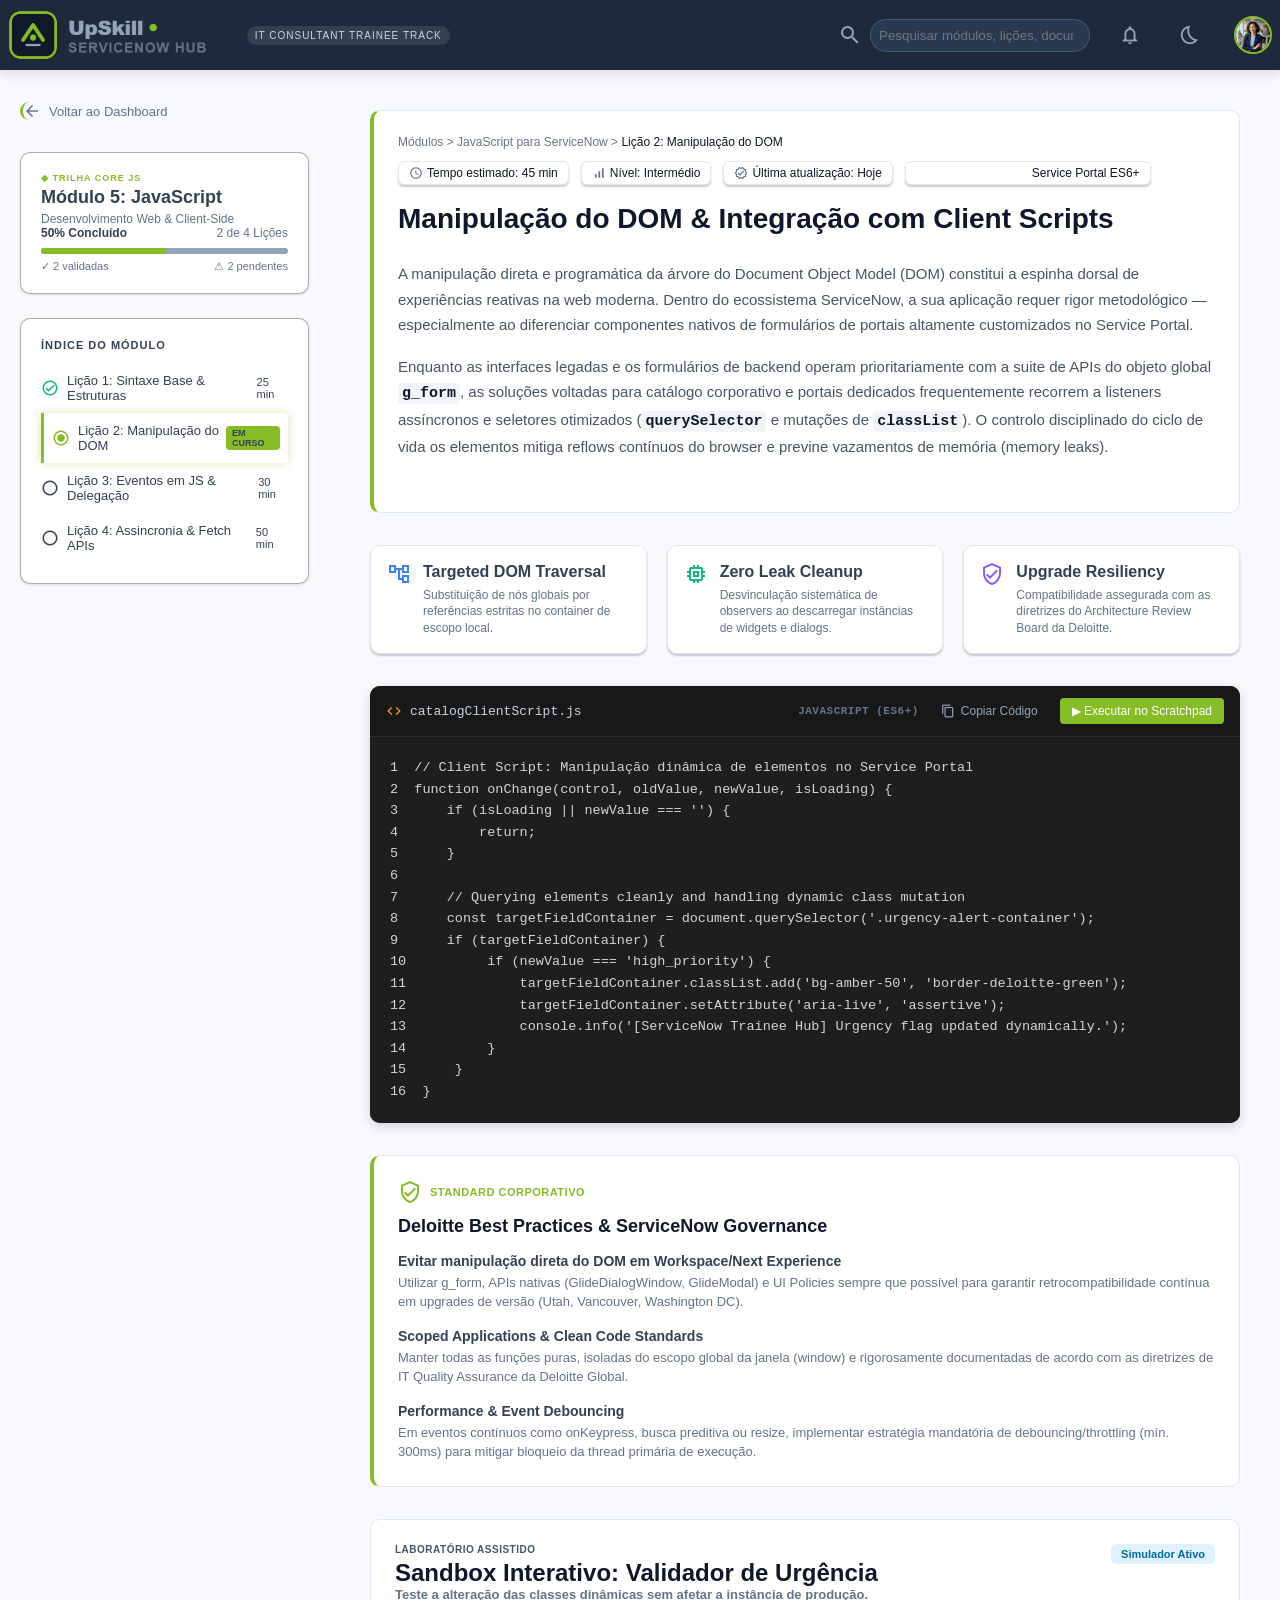
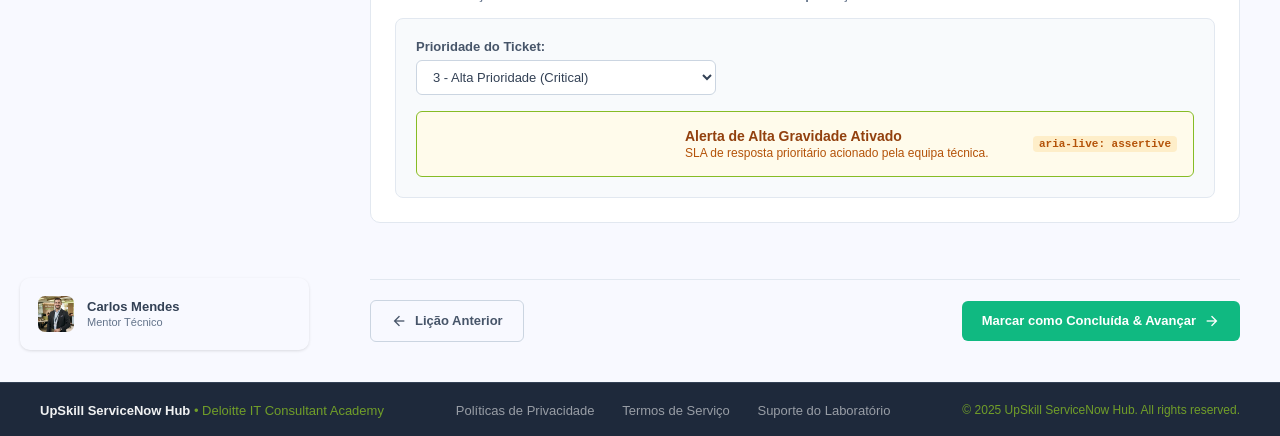
==== js-modulo-licao1.html @ 72238802 "replicação da pagina do Modulo JS lição 2 para ser feita a alteração de conteudos" ====
<!DOCTYPE html>
<html lang="pt">

<head>
    <meta charset="UTF-8">
    <meta name="viewport" content="width=device-width, initial-scale=1.0">
    <title>UpSkill ServiceNow Hub - Módulo JS - Lição 1</title>
    <link rel="stylesheet" href="https://fonts.googleapis.com/icon?family=Material+Icons+Outlined">
    <link rel="stylesheet" href="style.css">
</head>

<body>
    <!-- HEADER GLOBAL -->
    <header class="header-global">
        <!-- HEADER LADO ESQUERDO -->
        <div class="header-esquerda">
            <div class="logo-area">
                <img class="logo-hub" src="assets/Logo-Hub.png" alt="Logo UpSkill ServiceNow Hub">
                <span class="badge-trainee">IT CONSULTANT TRAINEE TRACK</span>

            </div>
        </div>
        <!-- HEADER LADO DIREITO -->
        <div class="header-direita">
            <div class="header-direita-elementos">
                <div class="barra-pesquisa">
                    <i class="material-icons-outlined search">search</i>
                    <input type="text" placeholder="Pesquisar módulos, lições, documentação...">
                </div>
                <button class="icon-notificacao">
                    <i class="material-icons-outlined notifications">
                        notifications
                    </i>
                </button>
                <button class="icon-dark-light-mode" onclick="document.body.classList.toggle('modo-escuro')">
                    <i class="material-icons-outlined">bedtime</i>
                </button>
            </div>

            <div class="perfil-dropdown" tabindex="0">
                <img src="assets/foto.png" alt="Foto de Perfil" class="avatar-header">
                <ul>
                    <li><a href="#"><i class="material-icons-outlined person">person</i> O Meu Perfil</a></li>
                    <li><a href="#"><i class="material-icons-outlined settings">settings</i> Defenições</a></li>
                    <li class="separador"></li>
                    <li><a href="#"><i class="material-icons-outlined door-back">door_back</i> Terminar sessão</a>
                    </li>
                </ul>
            </div>
        </div>
    </header>
    <!-- SIDEBAR DA ESQUERDA (ÍNDICE DO MÓDULO) -->
    <div class="main-layout">
        <aside class="sidebar-lateral">

            <!-- Botão de Retorno ao Dashboard -->
            <a href="index.html" class="btn-voltar-topo">
                <i class="material-icons-outlined">arrow_back</i> Voltar ao Dashboard
            </a>

            <!-- Cabeçalho do Módulo Atual -->
            <div class="widget widget-progresso-interno">
                <span class="trilha-tag">◆ TRILHA CORE JS</span>
                <h2>Módulo 5: JavaScript</h2>
                <p>Desenvolvimento Web & Client-Side</p>


                <!-- Widget 1: Progresso Interno do Módulo -->

                <div class="progresso-linha-topo">
                    <strong>50% Concluído</strong>
                    <span>2 de 4 Lições</span>
                </div>
                <div class="bar-progresso-container">
                    <div class="bar-fill" style="width: 50%;"></div>
                </div>
                <div class="progresso-status-sub">
                    <span>✓ 2 validadas</span>
                    <span>⚠ 2 pendentes</span>
                </div>
            </div>

            <!-- Widget 2: Índice de Lições -->
            <div class="widget widget-filtros">
                <h3>ÍNDICE DO MÓDULO</h3>
                <ul>
                    <!-- Lição Concluída -->
                    <li class="licao-concluida">
                        <span>
                            <i class="material-icons-outlined text-success">check_circle</i>
                            Lição 1: Sintaxe Base & Estruturas
                        </span>
                        <span class="qtd text-muted">25 min</span>
                    </li>

                    <!-- Lição Atual Em Curso -->
                    <li class="active licao-em-curso">
                        <span>
                            <i class="material-icons-outlined text-deloitte">radio_button_checked</i>
                            Lição 2: Manipulação do DOM
                        </span>
                        <span class="qtd badge-em-curso">EM CURSO</span>
                    </li>

                    <!-- Lições Disponíveis Próximas -->
                    <li>
                        <span>
                            <i class="material-icons-outlined">radio_button_unchecked</i>
                            Lição 3: Eventos em JS & Delegação
                        </span>
                        <span class="qtd text-muted">30 min</span>
                    </li>

                    <li>
                        <span>
                            <i class="material-icons-outlined">radio_button_unchecked</i>
                            Lição 4: Assincronia & Fetch APIs
                        </span>
                        <span class="qtd text-muted">50 min</span>
                    </li>
                </ul>
            </div>

            <!-- Widget 3: Mentor Fixo na Base -->
            <div class="widget widget-mentor base-mentor">
                <div class="mentor-row-bloco">
                    <img src="assets/Carlos Mendes.jpg" alt="Carlos Mendes" class="mentor-avatar-img">
                    <div class="mentor-meta-dados">
                        <h4>Carlos Mendes</h4>
                        <p>Mentor Técnico</p>
                    </div>
                </div>
            </div>

        </aside>

        <!-- WORKSPACE DA DIREITA (ÁREA DE CONTEÚDO TÉCNICO) -->
        <main class="workspace-conteudo">
            <div class="caixa-standard-deloitte">
                
                <div class="doc-header">
                   
                    <nav class="breadcrumbs">
                        <a href="index.html" class="bc-link">Módulos</a> &gt; JavaScript para ServiceNow &gt; <span class="bc-atual">Lição 2: Manipulação do
                            DOM</span>
                    </nav>

                    <!-- Selos de Informação (Meta Badges) -->
                    <div class="meta-badges">
                        <span class="m-badge">
                            <i class="material-icons-outlined">schedule</i> Tempo estimado: 45 min
                        </span>
                        <span class="m-badge">
                            <i class="material-icons-outlined">signal_cellular_alt</i> Nível: Intermédio
                        </span>
                        <span class="m-badge">
                            <i class="material-icons-outlined">verified</i> Última atualização: Hoje
                        </span>
                        <span class="m-badge">
                            <i class="material-icons-outlined">terminal</i> Service Portal ES6+
                        </span>
                    </div>

                    <!-- Título Principal da Aula -->
                    <h1>Manipulação do DOM & Integração com Client Scripts</h1>
                </div>

                <!-- INTRODUÇÃO TEÓRICA -->
                <section class="artigo-texto">
                    <p>A manipulação direta e programática da árvore do Document Object Model (DOM) constitui a espinha
                        dorsal de experiências reativas na web moderna. Dentro do ecossistema ServiceNow, a sua
                        aplicação
                        requer rigor metodológico — especialmente ao diferenciar componentes nativos de formulários de
                        portais altamente customizados no Service Portal.</p>
                    <p>Enquanto as interfaces legadas e os formulários de backend operam prioritariamente com a suite de
                        APIs do objeto global <code>g_form</code>, as soluções voltadas para catálogo corporativo e
                        portais
                        dedicados frequentemente recorrem a listeners assíncronos e seletores otimizados
                        (<code>querySelector</code> e mutações de <code>classList</code>). O controlo disciplinado do
                        ciclo
                        de vida os elementos mitiga reflows contínuos do browser e previne vazamentos de memória (memory
                        leaks).</p>
                </section>
            </div>

            <!-- GRELHA DE 3 DESTAQUES RÁPIDOS -->
            <div class="grelha-features">
                <!-- Card 1: DOM Traversal -->
                <div class="feature-card">
                    <i class="material-icons-outlined icon-blue">account_tree</i>
                    <div class="feature-content">
                        <h4>Targeted DOM Traversal</h4>
                        <p>Substituição de nós globais por referências estritas no container de escopo local.</p>
                    </div>
                </div>

                <!-- Card 2: Zero Leak -->
                <div class="feature-card">
                    <i class="material-icons-outlined icon-green">memory</i>
                    <div class="feature-content">
                        <h4>Zero Leak Cleanup</h4>
                        <p>Desvinculação sistemática de observers ao descarregar instâncias de widgets e dialogs.</p>
                    </div>
                </div>

                <!-- Card 3: Resiliency -->
                <div class="feature-card">
                    <i class="material-icons-outlined icon-purple">verified_user</i>
                    <div class="feature-content">
                        <h4>Upgrade Resiliency</h4>
                        <p>Compatibilidade assegurada com as diretrizes do Architecture Review Board da Deloitte.</p>
                    </div>
                </div>
            </div>

            <!-- CONTENTOR DE CÓDIGO PROFISSIONAL (IDE CONTAINER) -->
            <div class="ide-container">
                <div class="ide-header">
                    <div class="ide-ficheiro">
                        <i class="material-icons-outlined">code</i>
                        <span>catalogClientScript.js</span>
                    </div>
                    <div class="ide-accoes">
                        <span class="lang-tag">JAVASCRIPT (ES6+)</span>
                        <button class="btn-ide-copiar">
                            <i class="material-icons-outlined">content_copy</i> Copiar Código
                        </button>
                        <button class="btn-ide-executar">▶ Executar no Scratchpad</button>
                    </div>
                </div>
                <div class="ide-editor">
                    <pre><code>1  // Client Script: Manipulação dinâmica de elementos no Service Portal
2  function onChange(control, oldValue, newValue, isLoading) {
3      if (isLoading || newValue === '') {
4          return;
5      }
6  
7      // Querying elements cleanly and handling dynamic class mutation
8      const targetFieldContainer = document.querySelector('.urgency-alert-container');
9      if (targetFieldContainer) {
10          if (newValue === 'high_priority') {
11              targetFieldContainer.classList.add('bg-amber-50', 'border-deloitte-green');
12              targetFieldContainer.setAttribute('aria-live', 'assertive');
13              console.info('[ServiceNow Trainee Hub] Urgency flag updated dynamically.');
14          }
15      }
16  }</code></pre>
                </div>
            </div>

            <!-- CAIXA STANDARD DELOITTE -->
            <div class="caixa-standard-deloitte">
                <div class="standard-header">
                    <i class="material-icons-outlined">verified_user</i>
                    <span>STANDARD CORPORATIVO</span>
                </div>

                <h3>Deloitte Best Practices & ServiceNow Governance</h3>

                <ul class="standard-lista">
                    <li>
                        <strong>Evitar manipulação direta do DOM em Workspace/Next Experience</strong>
                        <p>Utilizar g_form, APIs nativas (GlideDialogWindow, GlideModal) e UI Policies sempre que
                            possível
                            para garantir retrocompatibilidade contínua em upgrades de versão (Utah, Vancouver,
                            Washington
                            DC).</p>
                    </li>
                    <li>
                        <strong>Scoped Applications & Clean Code Standards</strong>
                        <p>Manter todas as funções puras, isoladas do escopo global da janela (window) e rigorosamente
                            documentadas de acordo com as diretrizes de IT Quality Assurance da Deloitte Global.</p>
                    </li>
                    <li>
                        <strong>Performance & Event Debouncing</strong>
                        <p>Em eventos contínuos como onKeypress, busca preditiva ou resize, implementar estratégia
                            mandatória de debouncing/throttling (mín. 300ms) para mitigar bloqueio da thread primária de
                            execução.</p>
                    </li>
                </ul>
            </div>

            <!-- SANDBOX INTERATIVO (SIMULADOR DE URGÊNCIA) -->
            <div class="sandbox-container">
                <span class="status-simulador-badge">Simulador Ativo</span>
                <span class="sandbox-tag">LABORATÓRIO ASSISTIDO</span>
                <h2>Sandbox Interativo: Validador de Urgência</h2>
                <h3>Teste a alteração das classes dinâmicas sem afetar a instância de produção.</h3>

                <div class="sandbox-workspace">
                    <div class="s-input-group">
                        <label>Prioridade do Ticket:</label>
                        <select class="s-select">
                            <option>1 - Baixa (Normal)</option>
                            <option>2 - Média (Standard)</option>
                            <option selected>3 - Alta Prioridade (Critical)</option>
                        </select>
                    </div>

                    <div class="urgency-alert-container bg-amber-50 border-deloitte-green">
                        <div class="alert-content">
                            <i class="material-icons-outlined text-amber">crisis_alert</i>
                            <div class="alert-texto-bloco">
                                <strong>Alerta de Alta Gravidade Ativado</strong>
                                <p>SLA de resposta prioritário acionado pela equipa técnica.</p>
                            </div>
                        </div>
                        <span class="aria-tag">aria-live: assertive</span>
                    </div>
                </div>
            </div>

            <!-- BARRA DE NAVEGAÇÃO DA AULA (FOOTER INTERNO) -->
            <div class="navegacao-aula-footer">
                <button class="btn-aula-nav-secundario">
                    <i class="material-icons-outlined">arrow_back</i>
                    <span>Lição Anterior</span>
                </button>
                <button class="btn-aula-nav-primario">
                    <span>Marcar como Concluída & Avançar</span>
                    <i class="material-icons-outlined">arrow_forward</i>
                </button>
            </div>

        </main>
    </div>
    </div>
    <!-- FOOTER GLOBAL -->
    <footer class="footer-global">
        <div class="footer-esquerda"><strong>UpSkill ServiceNow Hub</strong> • Deloitte IT Consultant Academy</div>
        <div class="footer-centro">
            <a href="#">Políticas de Privacidade</a>
            <a href="#">Termos de Serviço</a>
            <a href="#">Suporte do Laboratório</a>
        </div>
        <div class="footer-direita">© 2025 UpSkill ServiceNow Hub. All rights reserved.</div>
    </footer>
</body>

</html>
---- style.css ----
/* DESIGN SYSTEM (VARIÁVEIS) & RESET*/
:root {
    /* Cores de Identidade (Deloitte & ServiceNow) */
    --verde-deloitte: #86BC25;
    --verde-glow: rgba(134, 188, 37, 0.35);
    --cinza-servicenow: #293E40;
    
    /* Paleta de Cores do Layout */
    --bg-header: #1e293b;        
    --bg-sidebar: #0f172a;       
    --bg-main: #f8f9ff;          
    --bg-card: #ffffff;          
    --texto-principal: #334155;
    --texto-mutado: #64748b;
    
    /* Estados dos Módulos */
    --cor-concluido: #10b981;    
    --cor-curso: #86BC25;        
    --cor-pausa: #3b82f6;        
    --cor-bloqueado: #94a3b8;    
    
    /* Estrutura */
    --fonte-principal: 'Inter', 'Segoe UI', sans-serif;
    --raio-borda: 10px;
    --transicao: all 0.3s ease;
}


* {
    margin: 0;
    padding: 0;
    box-sizing: border-box;
}

body {
    font-family: var(--fonte-principal);
    background-color: var(--bg-main);
    color: var(--texto-principal);
    min-height: 100vh;
    display: flex;
    flex-direction: column;
}

a {
    text-decoration: none;
    color: inherit;
}

.workspace-conteudo{
    color: white;
}

/* HEADER GLOBAL*/
.header-global {
    background-color: var(--bg-header);
    color: #ffffff;
    height: 70px;
    padding: 0 8px;
    display: flex;
    justify-content: space-between;
    align-items: center;
    position: sticky;
    top: 0;
    z-index: 100;
    box-shadow: 0 5px 10px rgba(0,0,0,0.1);
    width: 100%;
}

.header-esquerda {
    display: flex;
    align-items: center;
    gap: 8px; 
}

.logo-area {
    display: flex;
    align-items: center;
    justify-content: start;
    gap: 40px;
}

.logo-hub{
    height: 60px;
    width: auto;
    object-fit: contain;
}

.badge-trainee {
    font-size: 10px;
    background-color: #ffffff1a;
    padding: 4px 8px;
    border-radius: 10px;
    letter-spacing: 1px;
    color: #cbd5e1;
}

.header-direita {
    display: flex;
    align-items: center;
    gap: 8px;
}

.header-direita-elementos {
    display: flex;
    gap: 20px;
    padding-right: 16px;
}

.header-direita-elementos i {
    font-size: 24px;
    color: #94a3b8;
    transition: var(--transicao);
    font-weight: 500;
    padding: 0px 8px;
    background-color: none
}
.icon-notificacao, .icon-dark-light-mode {
    background: none;             
    border: none;                 
    color: #ffffff;               
    cursor: pointer;              
    width: 40px;                  
    height: 40px;                 
    border-radius: 20%;           
    display: flex;                
    align-items: center;
    justify-content: center;
    transition: var(--transicao); 
}



.icon-notificacao:hover, .icon-dark-light-mode:hover {
    background-color: #ffffff26;
}

.icon-notificacao i, .icon-dark-light-mode i {
    font-size: 22px;
    line-height: 1;
}

.perfil-dropdown:hover, .header-direita-elementos a.active {
    color: #ffffff;
}

.header-direita-elementos a.active {
    border-bottom: 2px solid var(--verde-deloitte);
    padding-bottom: 4px;
}

.barra-pesquisa {
    position: relative;
    display: flex;
    align-items: center;
}

.barra-pesquisa input {
    background-color: #3a50736d;
    border: 1px solid #ffffff26;
    color: #ffffff;
    padding: 8px 16px 8px 8px;
    border-radius: 20px;
    width: 220px;
    outline: none;
    transition: var(--transicao);
}

.barra-pesquisa input:focus {
    width: 260px;
    background-color: #3a5073c6;
    border-color: var(--verde-deloitte);
}

.avatar-header {
    width: 38px;
    height: 38px;
    border-radius: 50%;
    border: 2px solid var(--verde-deloitte);
    object-fit: cover;
    background-color: var(--cinza-servicenow);
}

.perfil-dropdown {
    position: relative;
    cursor: pointer;
    display: flex;
    align-items: center;
    outline: none;
}

.avatar-header {
    width: 38px;
    height: 38px;
    border-radius: 50%;
    border: 2px solid var(--verde-deloitte);
    object-fit: cover;
    background-color: var(--cinza-servicenow);
}


.perfil-dropdown ul {
    position: absolute;
    right: 0;
    top: 48px;
    background-color: #ffffff;
    border-radius: var(--raio-borda);
    width: 190px;
    box-shadow: 0 4px 12px #00000033;
    list-style: none;
    padding: 8px 0;
    
    display: none;
    z-index: 200;
}

.perfil-dropdown:focus-within ul {
    display: block;
}

.perfil-dropdown ul li a {
    display: flex;
    align-items: center;
    gap: 10px;
    padding: 10px 16px;
    color: var(--texto-principal);
    font-size: 14px;
    transition: var(--transicao);
    text-align: left;
    width: 100%;
}

.perfil-dropdown ul li a:hover {
    background-color: #f1f5f9;
    color: var(--verde-deloitte);
}

.perfil-dropdown ul li a i {
    font-size: 18px;
    vertical-align: middle;
    padding-right: 8px;
}

.perfil-dropdown ul li.separador {
    height: 1px;
    background-color: #e2e8f0;
    margin: 6px 0;
    list-style: none;
}

/* ==========================================================================
    STRUCTURAL MAIN LAYOUT (CSS GRID)
   ========================================================================== */
.main-layout {
    background-color: var(--bg-main);
    display: grid;
    grid-template-columns: 330px 1fr; 
    flex: 1;
    width: 100%;
}

/* SIDEBAR LATERAL*/

.sidebar-lateral {
    background-color: none;
    color: #cbd5e1;
    padding: 32px 20px;
    display: flex;
    flex-direction: column;
    gap: 24px;
    border-right: 1px solid #ffffff0d; 
}

.widget {
    background-color: #ffffff;
    border-radius: var(--raio-borda);
    padding: 20px;
    border: 1px solid #808080a2;
    width: 100%;
    box-shadow: 0 1px 3px #0000001f; 
}

/* WIDGET PROGRESSO */
.widget-progresso {
    border-radius: var(--raio-borda);
    padding: 20px;
    display: flex;
    flex-direction: column;
    gap: 16px;
    width: 100%;
    background-color: var(--bg-header);
}

.progresso-topo {
    display: flex;
    justify-content: space-between;
    align-items: center;
    width: 100%;
}

.progresso-topo h3 {
    font-size: 11px;
    font-weight: 700;
    letter-spacing: 0.5px;
    color: var(--cor-bloqueado);
}

.badge-semana {
    font-size: 11px;
    font-weight: 600;
    background-color: #86bc251f; 
    color: var(--verde-deloitte);
    padding: 4px 10px;
    border-radius: 12px;
}

.progresso-conteudo {
    display: flex;
    align-items: center;
    gap: 16px;
}

.progresso-radial {
    width: 80px;
    height: 80px;
    border-radius: 50%;
    background: conic-gradient(var(--verde-deloitte) 68%, #ffffff14 0);
    display: flex;
    justify-content: center;
    align-items: center;
    flex-shrink: 0;
}

.progresso-radial .percentagem {
    background-color: var(--bg-header);
    width: 64px;
    height: 64px;
    border-radius: 50%;
    display: flex;
    justify-content: center;
    align-items: center;
    font-size: 18px;
    font-weight: 700;
    color: #ffffff;
}


.progresso-texto-desc h4 {
    font-size: 15px;
    font-weight: 600;
    color: #ffffff;
    margin-bottom: 2px;
}

.modulos-foco {
    font-size: 13px;
    color: var(--bg-header);
    margin-bottom: 6px;
    color: var(--cor-bloqueado);
}

.ritmo-status {
    font-size: 12px;
    color: var(--verde-deloitte);
    font-weight: 500;
    display: flex;
    align-items: center;
    gap: 4px;
}

.ritmo-status i {
    font-size: 14px; 
}

.progresso-base {
    display: flex;
    flex-direction: column;
    gap: 8px;
    width: 100%;
}

.base-labels {
    display: flex;
    justify-content: space-between;
    font-size: 12px;
    font-weight: 600;
    color: var(--cor-bloqueado);
}

.barra-horizontal-container {
    background-color: #ffffff14;
    height: 6px;
    border-radius: 3px;
    width: 100%;
    overflow: hidden;
}

.barra-horizontal-fill {
    background-color: var(--verde-deloitte);
    height: 100%;
    width: 66.6%;
    border-radius: 3px;
}



/* WIDGET FILTROS */

.widget-filtros {
    background-color: #ffffff;
}
.widget-filtros h3 {
    font-size: 11px;
    letter-spacing: 1px;
    color: var(--texto-principal);
    margin-bottom: 12px;
}

.widget-filtros ul {
    list-style: none;
}

.widget-filtros li {
    display: flex;
    justify-content: space-between;
    align-items: center;
    padding: 10px 0;
    font-size: 13px;
    cursor: pointer;
    transition: var(--transicao);
    color: var(--texto-mutado);
}


.widget-filtros li:hover, 
.widget-filtros li.active {
    color: var(--bg-header);
    background-color: #0f172a0b;
    border-radius: 5px;
    transition: var(--transicao);
}

.widget-filtros li span {
    display: flex;
    align-items: center;
    gap: 8px;
}

.widget-filtros li span i {
    font-size: 16px;
    vertical-align: middle;
}

.widget-filtros li .view-stream { color: #94a3b8; }
.widget-filtros li .done { color: #10b981; }
.widget-filtros li .play-circle { color: var(--verde-deloitte); }
.widget-filtros li .pause-circle { color: #3b82f6; }
.widget-filtros li .lock { color: #64748b; }


/* WIDGET PRAZO */
.widget-prazo {
    background-color: #ffffff;
    border-radius: var(--raio-borda);
    padding: 20px;
    width: 100%;
    display: flex;
    align-items: flex-start;
    gap: 16px;
}


.prazo-icone-box {
    width: 44px;
    height: 44px;
    background-color: #fca5a526; 
    border-radius: 8px;
    display: flex;
    align-items: center;
    justify-content: center;
    flex-shrink: 0; 
}

.prazo-icone-box i {
    color: #ef4444; 
    font-size: 22px;
}

.prazo-conteudo {
    display: flex;
    flex-direction: column;
    width: 100%;
}

.tag-prazo {
    font-size: 10px;
    font-weight: 700;
    color: #ef4444; 
    letter-spacing: 0.5px;
    margin-bottom: 4px;
}

.prazo-conteudo h4 {
    font-size: 15px;
    font-weight: 600;
    color: var(--texto-principal);
    line-height: 1.4;
    margin-bottom: 6px;
}

.prazo-conteudo p {
    font-size: 12px;
    color: var(--texto-mutado);
    margin-bottom: 10px;
}

.badge-data-prazo {
    background-color: #fca5a51a; 
    border: 1px solid #fca5a526;
    padding: 6px 12px;
    border-radius: 6px;
    display: flex;
    align-items: center;
    gap: 6px;
    align-self: flex-start;
}

.badge-data-prazo i {
    font-size: 14px;
    color: #ef4444;
}

.badge-data-prazo span {
    font-size: 12px;
    font-weight: 600;
    color: #ef4444;
}

/* WIDGET MENTOR */

.widget-mentor {
    background-color: #ffffff;
    padding: 20px;
    width: 100%;
    display: flex;
    flex-direction: column;
    gap: 16px;
}

.mentor-topo {
    display: flex;
    justify-content: space-between;
    align-items: center;
    width: 100%;
}

.mentor-topo h3 {
    font-size: 11px;
    font-weight: 700;
    letter-spacing: 0.5px;
    color: var(--texto-principal);
}

.status-online {
    font-size: 12px;
    font-weight: 600;
    color: var(--verde-deloitte);
    display: flex;
    align-items: center;
    gap: 6px;
}

.ponto-verde {
    width: 8px;
    height: 8px;
    background-color: var(--verde-deloitte);
    border-radius: 50%;
    display: inline-block;
}

.mentor-perfil-bloco {
    display: flex;
    align-items: center;
    gap: 14px;
}

.avatar-mentor-img {
    width: 48px;
    height: 48px;
    border-radius: 10px; 
    object-fit: cover;
    border: 1px solid #0000003a;
}

.mentor-dados-texto h4 {
    font-size: 16px;
    font-weight: 600;
    color: var(--texto-principal);
    line-height: 1.2;
    margin-bottom: 2px;
}

.cargo-mentor {
    font-size: 13px;
    color: var(--cor-bloqueado);
    line-height: 1.3;
}

.empresa-mentor {
    font-size: 12px;
    font-weight: 600;
    color: var(--verde-deloitte);
    margin-top: 2px;
}

.mentor-botoes-row {
    display: flex;
    gap: 10px;
    width: 100%;
}

.btn-mentor-acao {
    flex: 1; /* Faz cada botão ocupar exatamente metade (50%) do espaço */
    background-color: #3b83f61b;
    border: 1px solid #3b83f61b;
    color: var(--texto-principal);
    padding: 10px 0;
    border-radius: 6px;
    font-size: 13px;
    font-weight: 500;
    cursor: pointer;
    transition: var(--transicao);
    display: flex;
    align-items: center;
    justify-content: center;
    gap: 6px;
}

.btn-mentor-acao:hover {
    background-color: #3b83f630;
    border-color: #87bc2578;
    transform: translateY(-2px);
}

.btn-mentor-acao i {
    font-size: 16px;
    line-height: 1;
}

/* WORKSPACE CONTEÚDO (DIREITA) & KPIs*/
.workspace-conteudo {
    padding: 40px;
    max-width: 1400px;
    width: 100%;
    margin: 0 auto;
}

/* Alinhamento da Zona de Boas-Vindas e Imagem PDI */
.workplace-header {
    display: flex;
    justify-content: space-between;
    align-items: flex-start;
    margin-bottom: 32px;
}

.contexto-tag {
    font-size: 11px;
    font-weight: 700;
    letter-spacing: 0.5px;
    color: var(--verde-deloitte);
}

.boas-vindas-texto h1 {
    font-size: 28px;
    font-weight: 700;
    margin: 4px 0;
    color: #0f172a;
}

.boas-vindas-texto p {
    color: var(--texto-mutado);
    font-size: 15px;
}

.pdi-link {
    display: flex;
    align-items: center;
}


.btn-pdi-instancia {
    background-color: #86bc250d; 
    border: 1px solid var(--verde-deloitte);
    border-radius: var(--raio-borda);
    padding: 12px 18px;
    display: flex;
    align-items: center;
    gap: 14px;
    color: #0f172a;
    transition: var(--transicao);
    text-decoration: none;
    box-shadow: 0 0 12px var(--verde-glow); 
}


.btn-pdi-instancia:hover {
    background-color: #86bc251a; 
    transform: translateY(-2px);
    box-shadow: 0 0 16px rgba(134, 188, 37, 0.5);
}


.btn-pdi-instancia i {
    font-size: 22px;
    color: var(--verde-deloitte);
    flex-shrink: 0;
}

.pdi-texto-bloco {
    display: flex;
    flex-direction: column;
    text-align: left;
}

.pdi-texto-bloco span {
    font-size: 9px;
    font-weight: 700;
    color: var(--verde-deloitte);
    letter-spacing: 0.5px;
    margin-bottom: 2px;
}

.pdi-texto-bloco strong {
    font-size: 13.5px;
    font-weight: 600;
    color: #1e293b;
    line-height: 1.3;
}

body.modo-escuro .btn-pdi-instancia {
    background-color: #ffffff ;
}

/* --- CARTÕES DE SUMÁRIO --- */
.summary-cards {
    display: flex;
    gap: 20px;
    margin-bottom: 40px;
}

.s-card, .s-card-active {
    flex: 1;
    background-color: #ffffff;
    border: 1px solid #e2e8f0;
    padding: 16px 20px;
    border-radius: var(--raio-borda);
    display: flex;
    align-items: center;
    gap: 16px;
    box-shadow: 0 1px 3px #00000005; 
}


.s-card-active {
    border-color: var(--verde-deloitte);
    background-color: #86bc2508; 
}

.summary-cards i {
    font-size: 28px;
    color: var(--texto-mutado);
}

.s-card-active i {
    color: var(--verde-deloitte);
}

.summary-cards strong {
    font-size: 20px;
    display: block;
    color: #0f172a;
}

.summary-cards div {
    font-size: 13px;
    color: var(--texto-mutado);
}

body.modo-escuro .s-card-active {
    background-color: #ffffff ;
}
/* GRELHA DE CARTÕES DOS MÓDULOS */
.card-link {
    color: inherit;         
    text-decoration: none;  
    display: flex;          
    flex-direction: column; 
    width: 100%;            
    height: 100%;           
}
.bloco-modulos {
    margin-bottom: 48px;
}

.bloco-header {
    display: flex;
    justify-content: space-between;
    align-items: baseline;
    margin-bottom: 20px;
    border-bottom: 2px solid #e2e8f0;
    padding-bottom: 10px;
}

.bloco-header h2 {
    font-size: 18px;
    color: #0f172a;
    font-weight: 600;
}

.subtext {
    font-size: 11px;
    font-weight: bold;
    color: var(--texto-mutado);
}

.grid-cards {
    display: grid;
    grid-template-columns: repeat(auto-fit, minmax(320px, 1fr));
    gap: 24px;
}

.card {
    background-color: var(--bg-card);
    border: 1px solid #e2e8f0;
    border-radius: var(--raio-borda);
    padding: 24px;
    display: flex;
    flex-direction: column;
    box-shadow: 0 2px 4px #00000005;
    transition: var(--transicao);
    position: relative;
}

.card:hover {
    transform: translateY(-4px);
    box-shadow: 0 4px 12px #0000000d;
}

.card-topo {
    display: flex;
    justify-content: space-between;
    font-size: 11px;
    font-weight: bold;
    color: var(--texto-mutado);
    margin-bottom: 14px;
}

.badge {
    padding: 3px 8px;
    border-radius: 4px;
    font-size: 10px;
    display: flex;
    align-items: center;
    gap: 4px;
    font-weight: 600;
}

.badge i {
    font-size: 12px;
}

.badge-concluido { background-color: #e6f4ea; color: var(--cor-concluido); }
.badge-curso { background-color: #86bc251a; color: var(--cor-curso); }
.badge-pausa { background-color: #e8f0fe; color: var(--cor-pausa); }
.badge-bloqueado { background-color: #f1f5f9; color: var(--cor-bloqueado); }

.card h3 {
    font-size: 16px;
    font-weight: 600;
    color: #0f172a;
    margin-bottom: 10px;
    line-height: 1.4;
}

.card p {
    font-size: 13px;
    color: var(--texto-mutado);
    line-height: 1.6;
    margin-bottom: 20px;
}

.card-tags {
    display: flex;
    flex-wrap: wrap;
    gap: 6px;
    margin-top: auto;
    margin-bottom: 16px;
}

.card-tags span {
    font-size: 11px;
    background-color: #f1f5f9;
    padding: 4px 8px;
    border-radius: 4px;
    color: #475569;
}

.card-nota {
    font-size: 13px;
    border-top: 1px solid #f1f5f9;
    padding-top: 12px;
    color: var(--texto-mutado);
}

.card-nota strong {
    color: var(--cor-concluido);
}

.card-link-fantasma {
    position: absolute;
    top: 0;
    left: 0;
    width: 100%;
    height: 100%;
    z-index: 1; 
}

.card-topo, .licao-atual-box, h3, p {
    position: relative;
    z-index: 2;
    pointer-events: none; 
}

/* Módulo 5 (JavaScript) Ativo com o Glow Verde Deloitte */
.modulo-atual {
    border-color: var(--verde-deloitte);
    box-shadow: 0 0 15px var(--verde-glow);
}

.licao-atual-box {
    background-color: #f8fafc;
    border: 1px solid #e2e8f0;
    padding: 14px;
    border-radius: 6px;
    margin-bottom: 16px;
}

.box-label {
    font-size: 9px;
    font-weight: bold;
    color: var(--verde-deloitte);
    display: block;
    margin-bottom: 4px;
}

.licao-atual-box p {
    margin-bottom: 10px;
    color: #0f172a;
}


.bar-progresso-container {
    background-color: var(--cor-bloqueado);
    height: 6px;
    border-radius: 3px;
    overflow: hidden;
    margin-bottom: 6px;
}

.bar-fill {
    background-color: var(--verde-deloitte);
    height: 100%;
}

.bar-text {
    font-size: 11px;
    color: var(--texto-mutado);
}


.btn-continuar {
    position: relative;
    z-index: 3;
    display: block;
    background-color: #0f172a;
    color: #ffffff;
    text-align: center;
    padding: 10px 0;
    border-radius: 6px;
    font-size: 13px;
    font-weight: 500;
    text-decoration: none;
    transition: var(--transicao);
}

.btn-continuar:hover {
    background-color: var(--verde-deloitte);
    transform: scale(0.99);
}

/* Módulo 6 (ServiceNow) em Pausa */
.info-pausa {
    background-color: #fdf8f0;
    border: 1px solid #fef3c7;
    padding: 12px;
    border-radius: 6px;
    font-size: 12px;
    color: #b45309;
    margin-bottom: 16px;
    display: flex;
    align-items: flex-start;
    gap: 8px;
}

.info-pausa p {
    margin-bottom: 0;
    color: #b45309;
    line-height: 1.4;
}

.info-pausa i {
    font-size: 16px;
}

.modulo-pausado .bar-fill {
    background-color: var(--cor-pausa);
}

/* ROADMAP PIPELINE */
.pipeline .card {
    opacity: 0.65; 
    background-color: #fafafa;
}

.pipeline i {
    font-size: 12px;
    vertical-align: middle;
}

.card-footer-info {
    display: flex;
    justify-content: space-between;
    font-size: 12px;
    color: var(--texto-mutado);
    border-top: 1px solid #e2e8f0;
    padding-top: 12px;
    margin-top: auto;
}

/* FOOTER GLOBAL */
.footer-global {
    background-color: var(--bg-header);
    border-top: 1px solid var(--texto-principal);
    color: #87bc25cb;
    padding: 20px 40px;
    font-size: 13px;
    display: flex;
    justify-content: space-between;
    align-items: center;
    margin-top: auto; 
    width: 100%;
}

.footer-esquerda strong {
    color: #ffffffef;
    font-weight: 600;
}

.footer-centro a {
    margin: 0 12px;
    color: #ffffff8b;
    transition: var(--transicao);
}

.footer-centro a:hover {
    color: var(--verde-deloitte);
}

.footer-direita {
    font-size: 12px;
}

/* RESPONSIVIDADE */

/* AJUSTES PARA TABLETS (Ecrãs até 1024px) */
@media screen and (max-width: 1024px) {
    .main-layout {
        grid-template-columns: 240px 1fr; 
    }
    
    .prazo-icone-box{
        display: none;
    }
    
    .mentor-perfil-bloco{
        display: flex;
        flex-direction: column;
    }
    .summary-cards {
        flex-wrap: wrap;
    }
    
    .s-card, .s-card-active {
        flex: calc(50% - 10px); 
    }
}

/* --- AJUSTES PARA SMARTPHONES (Ecrãs até 768px) --- */
@media screen and (max-width: 768px) {
    
    header, .header-global {
        height: auto;
        padding: 16px;
        flex-direction: column; 
        gap: 16px;
        justify-content: center;
    }
    
    .header-esquerda {
        flex-direction: column;
        gap: 12px;
        text-align: center;

    }
    .header-esquerda .badge-trainee{
        display: none;
    }
    .nav-links {
        display: none;
    }
    
    .header-direita {
        width: 100%;
        justify-content: center;
    }
    
    .barra-pesquisa input {
        width: 160px; 
    }
    
    .barra-pesquisa input:focus {
        width: 190px;
    }

    
    .main-layout {
        grid-template-columns: 1fr; 
    }
    
    .sidebar-lateral {
        border-right: none;
        border-bottom: 1px solid #ffffff0d; 
        width: 100%;
    }

    /* Workspace Conteúdo */
    .workspace-conteudo {
        padding: 24px 16px; 
    }
    
    .workplace-header {
        flex-direction: column; 
        gap: 20px;
        align-items: flex-start;
    }
    

    /* Cartões de Sumário e Módulos */
    .summary-cards {
        gap: 12px;
    }
    
    .s-card, .s-card-active {
        flex: 100%; 
    }
    
    .grid-cards {
        grid-template-columns: 1fr; 
        gap: 16px;
    }
    
    /* Footer Global */
    .footer-global {
        flex-direction: column;
        gap: 12px;
        text-align: center;
        padding: 20px;
    }
    
    .footer-centro {
        display: flex;
        flex-direction: column;
        gap: 8px;
    }
}

/* SIDEBAR LATERAL DE LIÇÕES - PÁGINA 2 */

.btn-voltar-topo {
    display: flex;
    align-items: center;
    gap: 8px;
    font-size: 13px;
    color: var(--texto-mutado);
    text-decoration: none;
    margin-bottom: 8px;
    transition: var(--transicao);
    border-radius: var(--raio-borda);
    background-color: var(--bg-main);
    border-left: 3px solid var(--verde-deloitte);
}

.btn-voltar-topo:hover {
    color: var(--texto-principal);
}

.btn-voltar-topo i {
    font-size: 18px;
}


.trilha-tag {
    font-size: 9px;
    font-weight: 700;
    color: var(--verde-deloitte);
    letter-spacing: 1px;
    display: block;
    margin-bottom: 4px;
}

/* Widget 1: Progresso Interno */


.widget-progresso-interno  h2 {
    color: var(--texto-principal);
    font-size: 18px;
    font-weight: 600;
    margin: 0;
}

.widget-progresso-interno  p {
    font-size: 12px;
    color: #64748b;
    margin: 4px 0 0 0;
}

.progresso-linha-topo {
    display: flex;
    justify-content: space-between;
    font-size: 12px;
    margin-bottom: 8px;
}

.progresso-linha-topo strong {
    color: var(--texto-principal);
}

.progresso-linha-topo span {
    color: #64748b;
}

.pb-75 {
    width: 75%;
}

.progresso-status-sub {
    display: flex;
    justify-content: space-between;
    font-size: 11px;
    margin-top: 6px;
    color: #64748b;
}

/* Widget 2: Lista do Índice de Lições */
.widget-filtros ul li {
    display: flex;
    justify-content: space-between;
    align-items: center;
    padding: 10px 0;
    font-size: 13px;
    color: #94a3b8;
}

.widget-filtros ul li span {
    color: var(--texto-principal);
    display: flex;
    align-items: center;
    gap: 8px;
}

.widget-filtros ul li span i {
    font-size: 18px;
    vertical-align: middle;
}


.text-success { color: #10b981; }
.text-deloitte { color: var(--verde-deloitte); }
.text-muted { color: #64748b; background: none; font-size: 11px; }


.widget-filtros ul li.licao-em-curso {
    padding: 10px 8px;
    color: #ffffff;
    background-color: #ffffff0a;
    border-left: 3px solid var(--verde-deloitte);
    border-radius: 0 4px 4px 0;
    box-shadow: 0 0 10px var(--verde-glow);
}

.badge-em-curso {
    background-color: var(--verde-deloitte);
    color: #ffffff;
    font-size: 9px;
    padding: 2px 6px;
    border-radius: 4px;
    font-weight: 700;
}

/* Widget 3: Mentor Fixo na Base */
.base-mentor {
    margin-top: auto;
    background-color: #ffffff08;
    border-radius: var(--raio-borda);
    padding: 16px;
    border: 1px solid #ffffff0d;
}

.mentor-row-bloco {
    display: flex;
    gap: 12px;
    align-items: center;
}

.mentor-avatar-img {
    width: 38px;
    height: 38px;
    border-radius: 8px;
    object-fit: cover;
    border: 1px solid #ffffff1a;
}

.mentor-meta-dados h4 {
    color: var(--texto-principal);
    font-size: 13px;
    margin: 0;
    font-weight: 600;
}

.mentor-meta-dados p {
    font-size: 11px;
    color: #64748b;
    margin: 2px 0 0 0;
}

/* WORKSPACE & CABEÇALHO TÉCNICO - PÁGINA 2 */

.workspace-conteudo {
    padding: 40px;
    background-color: var(--bg-main);
    width: 100%;
    display: flex;
    flex-direction: column;
}


.doc-header {
    margin-bottom: 24px;
    display: flex;
    flex-direction: column;
    width: 100%;
}


.breadcrumbs {
    font-size: 12px;
    color: var(--texto-mutado);
    margin-bottom: 12px;
}

.breadcrumbs .bc-atual {
    color: #0f172a;
    font-weight: 500;
}


.meta-badges {
    display: flex;
    gap: 12px;
    margin-bottom: 16px;
    flex-wrap: wrap; 
}


.m-badge {
    font-size: 12px;
    background-color: #ffffff;
    border: 1px solid #e2e8f0;
    padding: 4px 10px;
    border-radius: 6px;
    color: var(--bg-sidebar);
    display: flex;
    align-items: center;
    gap: 4px;
    box-shadow: 0 2px 2px #00000034;
}

.m-badge i {
    font-size: 14px;
    color: #64748b;
}

.doc-header h1 {
    font-size: 28px;
    font-weight: 700;
    color: #0f172a;
    margin: 0;
    line-height: 1.3;
}

/* TEXTO TEÓRICO & GRELHA DE DESTAQUES - PÁGINA 2 */

.artigo-texto {
    font-size: 15px;
    color: #475569;
    line-height: 1.7;
    margin-bottom: 28px;
}

.artigo-texto p {
    margin-bottom: 16px;
}

.artigo-texto code {
    font-family: monospace;
    background-color: #f1f5f9;
    padding: 2px 4px;
    border-radius: 4px;
    font-weight: 600;
    color: #0f172a;
}


.grelha-features {
    display: grid;
    grid-template-columns: repeat(auto-fit, minmax(250px, 1fr));
    gap: 20px;
    margin-bottom: 32px;
    width: 100%;
}


.feature-card {
    background-color: #ffffff;
    border: 1px solid #e2e8f0;
    box-shadow: 0 2px 2px #00000034;
    padding: 16px;
    border-radius: var(--raio-borda);
    display: flex;
    gap: 12px;
    align-items: flex-start;
}


.feature-card i {
    font-size: 24px;
    flex-shrink: 0;
}

.icon-blue { color: #3b82f6; }
.icon-green { color: #10b981; }
.icon-purple { color: #8b5cf6; }


.feature-content {
    display: flex;
    flex-direction: column;
}

.feature-content h4 {
    font-size: 16px;
    font-weight: 600;
    margin: 0 0 4px 0;
    color: var(--texto-principal);
    line-height: 1.3;
}

.feature-content p {
    font-size: 12px;
    color: var(--texto-mutado);
    margin: 0;
    line-height: 1.4;
}

/* CONTENTOR DO EDITOR DE CÓDIGO - IDE */

.ide-container {
    background-color: #1e1e1e;
    border-radius: var(--raio-borda);
    overflow: hidden;
    margin-bottom: 32px;
    box-shadow: 0 4px 12px rgba(0, 0, 0, 0.15);
    width: 100%;
}

.ide-header {
    background-color: #181818;
    padding: 12px 16px;
    display: flex;
    justify-content: space-between;
    align-items: center;
    border-bottom: 1px solid #2d2d2d;
}

.ide-ficheiro {
    display: flex;
    align-items: center;
    gap: 8px;
    color: #cbd5e1;
    font-size: 13px;
    font-family: monospace;
}

.ide-ficheiro i {
    color: #f59e0b;
    font-size: 16px;
}

.ide-accoes {
    display: flex;
    align-items: center;
    gap: 12px;
}

.lang-tag {
    font-size: 11px;
    color: #64748b;
    font-weight: 700;
    font-family: monospace;
    letter-spacing: 0.5px;
}

.ide-accoes button {
    font-family: var(--fonte-principal);
    font-size: 12px;
    font-weight: 500;
    cursor: pointer;
    transition: var(--transicao);
    display: flex;
    align-items: center;
    gap: 6px;
}

.btn-ide-copiar {
    background: none;
    border: none;
    color: #94a3b8;
    padding: 6px 10px;
    border-radius: 4px;
}

.btn-ide-copiar:hover {
    background-color: #2d2d2d;
    color: #ffffff;
}

.btn-ide-copiar i {
    font-size: 14px;
}

.btn-ide-executar {
    background-color: var(--verde-deloitte);
    border: none;
    color: #ffffff;
    padding: 6px 12px;
    border-radius: 4px;
}

.btn-ide-executar:hover {
    background-color: #76a71e; 
    transform: translateY(-1px);
}

.ide-editor {
    padding: 20px;
    overflow-x: auto; 
    background-color: #1e1e1e;
}

.ide-editor pre {
    margin: 0;
}

.ide-editor code {
    font-family: 'Consolas', 'Courier New', monospace;
    font-size: 13.5px;
    color: #d4d4d4;
    line-height: 1.6;
}


/* CAIXA STANDARD DELOITTE */

.caixa-standard-deloitte {
    background-color: #ffffff;
    border: 1px solid #e2e8f0;
    border-left: 4px solid var(--verde-deloitte); 
    border-radius: var(--raio-borda);
    padding: 24px;
    margin-bottom: 32px;
}

.standard-header {
    display: flex;
    align-items: center;
    gap: 8px;
    font-size: 11px;
    font-weight: 700;
    color: var(--verde-deloitte);
    margin-bottom: 12px;
    letter-spacing: 0.5px;
}

.caixa-standard-deloitte h3 {
    font-size: 18px;
    color: #0f172a;
    margin: 0 0 16px 0;
    font-weight: 600;
}

.standard-lista {
    list-style: none;
    padding: 0;
    margin: 0;
    display: flex;
    flex-direction: column;
    gap: 16px;
}

.standard-lista li strong {
    font-size: 14px;
    color: #334155;
    display: block;
    margin-bottom: 4px;
}

.standard-lista li p {
    font-size: 13px;
    color: var(--texto-mutado);
    margin: 0;
    line-height: 1.5;
}

/* SANDBOX INTERATIVO*/

.sandbox-container {
    background-color: #ffffff;
    border: 1px solid #e2e8f0;
    border-radius: var(--raio-borda);
    padding: 24px;
    margin-bottom: 32px;
    position: relative; 
}

.sandbox-tag {
    font-size: 10px;
    font-weight: 700;
    color: #475569;
    display: block;
    margin-bottom: 4px;
    letter-spacing: 0.5px;
}

.sandbox-container h2 {
    font-size: 24px;
    color: #0f172a;
    font-weight: 600;
}

.sandbox-container h3 {
    font-size: 13px;
    color: var(--texto-mutado);
    margin: 0 0 16px 0;
    font-weight: 600;
}

.status-simulador-badge {
    position: absolute;
    right: 24px;
    top: 24px;
    background-color: #e0f2fe;
    color: #0369a1;
    font-size: 11px;
    font-weight: 600;
    padding: 4px 10px;
    border-radius: 6px;
}


.sandbox-workspace {
    background-color: #f8fafc;
    border: 1px solid #e2e8f0;
    padding: 20px;
    border-radius: 8px;
    display: flex;
    flex-direction: column;
    gap: 16px;
}

.s-input-group {
    display: flex;
    flex-direction: column;
    gap: 6px;
    max-width: 300px;
}

.s-input-group label {
    font-size: 13px;
    font-weight: 600;
    color: #475569;
}

.s-select {
    padding: 8px 12px;
    border-radius: 6px;
    border: 1px solid #cbd5e1;
    background-color: #ffffff;
    outline: none;
    font-size: 13px;
    color: #334155;
}

.urgency-alert-container {
    padding: 16px;
    border-radius: 6px;
    border: 1px solid transparent;
    display: flex;
    justify-content: space-between;
    align-items: center;
}

.bg-amber-50 { background-color: #fffbeb; }
.border-deloitte-green { border-color: var(--verde-deloitte); }

.alert-content {
    display: flex;
    gap: 12px;
    align-items: center;
}

.alert-content i.text-amber {
    font-size: 20px;
    color: #d97706; 
}

.alert-texto-bloco strong {
    font-size: 14px;
    color: #92400e;
    display: block;
    margin-bottom: 2px;
}

.alert-texto-bloco p {
    font-size: 12px;
    color: #b45309;
    margin: 0;
}


.aria-tag {
    font-size: 11px;
    font-family: monospace;
    background-color: #f59e0b26;
    color: #b45309;
    padding: 2px 6px;
    border-radius: 4px;
    font-weight: 600;
}

/* BARRA DE NAVEGAÇÃO DA AULA */

.navegacao-aula-footer {
    display: flex;
    justify-content: space-between;
    align-items: center;
    margin-top: 24px;
    padding-top: 20px;
    border-top: 1px solid #e2e8f0;
    width: 100%;
}

.btn-aula-nav-primario, 
.btn-aula-nav-secundario {
    padding: 12px 20px;
    border-radius: 6px;
    font-size: 13px;
    font-weight: 600;
    cursor: pointer;
    display: flex;
    align-items: center;
    gap: 8px;
    transition: var(--transicao);
}


.btn-aula-nav-secundario {
    background: none;
    border: 1px solid #cbd5e1;
    color: #475569;
}

.btn-aula-nav-secundario:hover {
    background-color: #f1f5f9;
    color: #0f172a;
}


.btn-aula-nav-primario {
    background-color: var(--cor-concluido);
    border: none;
    color: #ffffff;
}

.btn-aula-nav-primario:hover {
    background-color: #059669; 
    transform: translateY(-1px);
}

.btn-aula-nav-primario i, 
.btn-aula-nav-secundario i {
    font-size: 16px;
    line-height: 1;
}

/* INTERRUPTOR DE MODO ESCURO */

body.modo-escuro .workspace-conteudo {
    background-color: #6565657a  ;
  
}

body.modo-escuro .sidebar-lateral {
    background-color: #6565657a ;

}

body.modo-escuro .main-layout {
    background-color: #656565 ;

}

body.modo-escuro .icon-dark-light-mode i {
    color: #ffffff ;
    transition: color 0.3s ease;
}
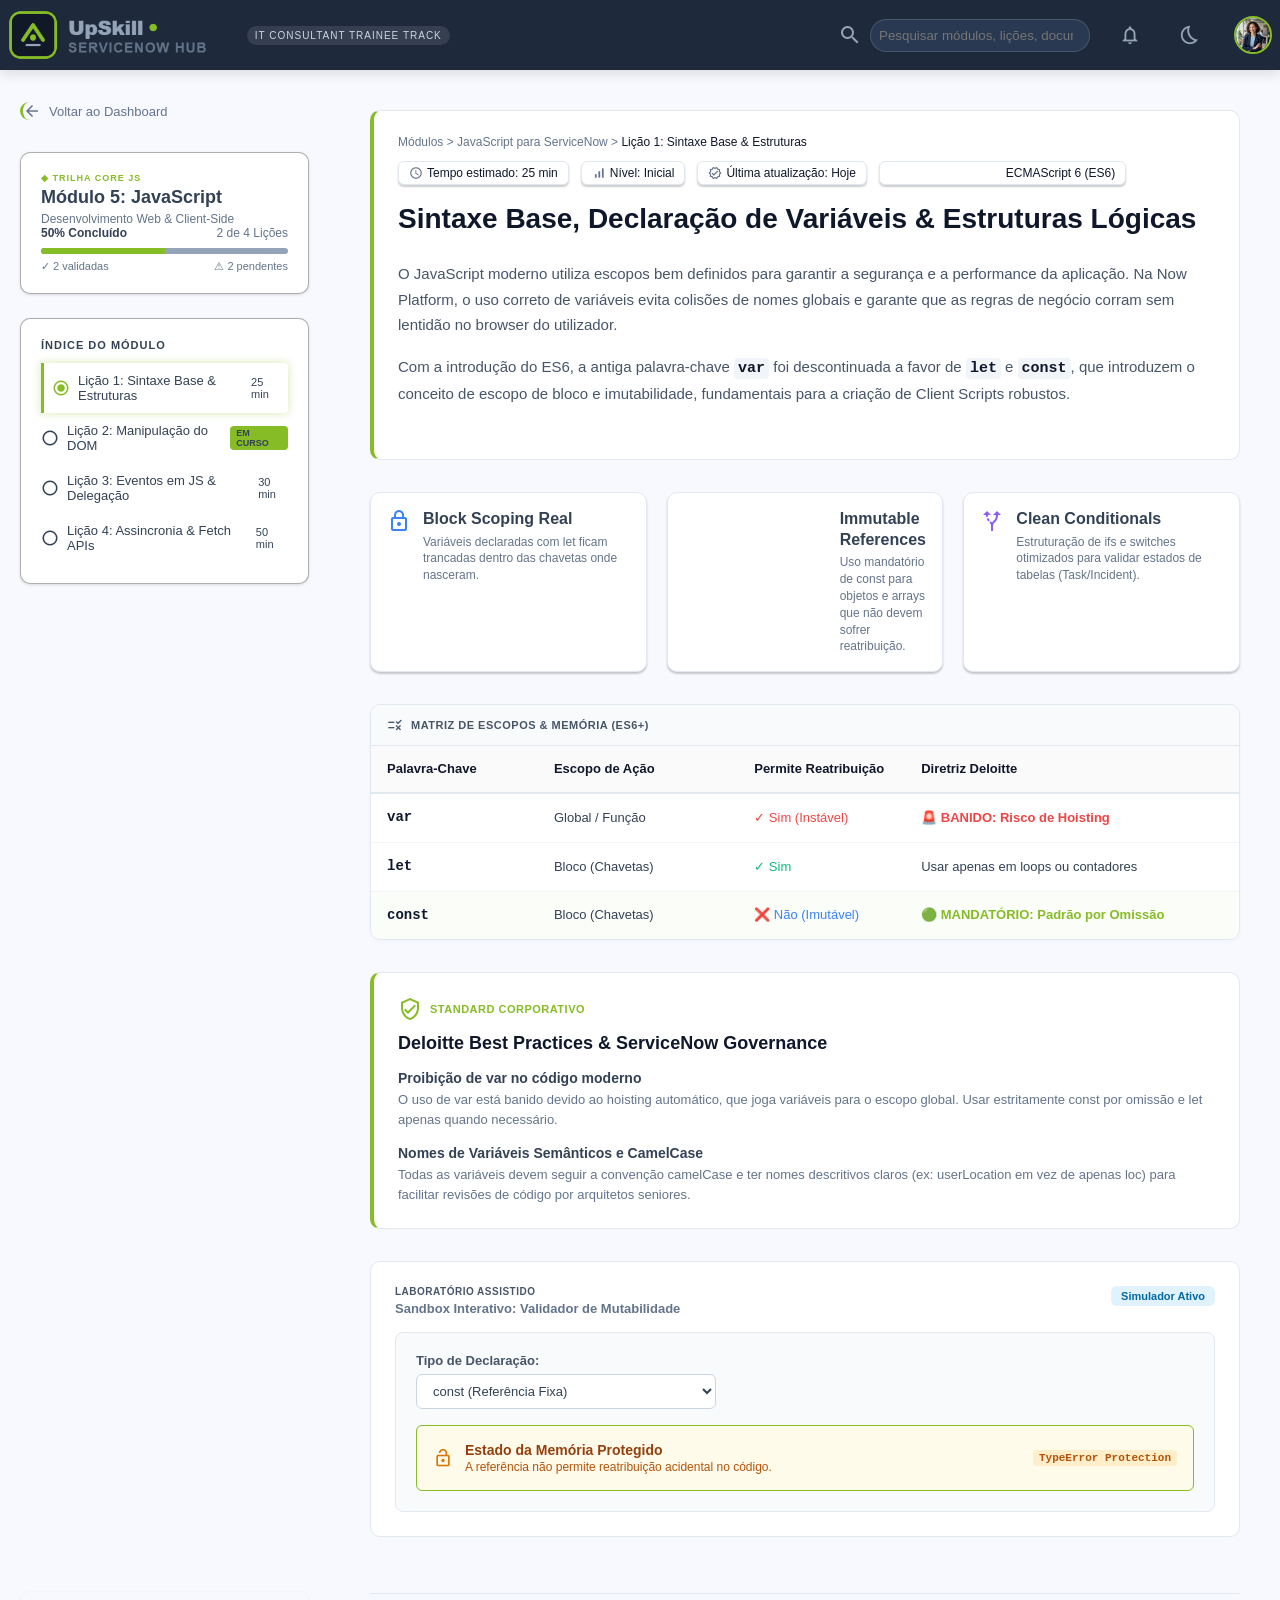
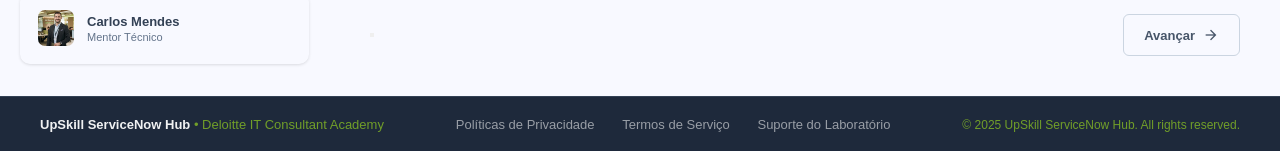
==== commit 8a3f563d: "alteração do conteudo da lição 1 e melhoria de comentários no codigo" ====
--- a/js-modulo-licao1.html
+++ b/js-modulo-licao1.html
@@ -49,7 +49,7 @@
             </div>
         </div>
     </header>
-    <!-- SIDEBAR DA ESQUERDA (ÍNDICE DO MÓDULO) -->
+    <!-- SIDEBAR DA ESQUERDA -->
     <div class="main-layout">
         <aside class="sidebar-lateral">
 
@@ -84,25 +84,24 @@
             <div class="widget widget-filtros">
                 <h3>ÍNDICE DO MÓDULO</h3>
                 <ul>
-                    <!-- Lição Concluída -->
-                    <li class="licao-concluida">
-                        <span>
-                            <i class="material-icons-outlined text-success">check_circle</i>
-                            Lição 1: Sintaxe Base & Estruturas
-                        </span>
-                        <span class="qtd text-muted">25 min</span>
-                    </li>
-
-                    <!-- Lição Atual Em Curso -->
+
                     <li class="active licao-em-curso">
                         <span>
                             <i class="material-icons-outlined text-deloitte">radio_button_checked</i>
-                            Lição 2: Manipulação do DOM
-                        </span>
-                        <span class="qtd badge-em-curso">EM CURSO</span>
-                    </li>
-
-                    <!-- Lições Disponíveis Próximas -->
+                            Lição 1: Sintaxe Base & Estruturas
+                        </span>
+                        <span class="qtd text-muted">25 min</span>
+                    </li>
+                    <a href="js-modulo-licao2.html">
+                        <li>
+                            <span>
+                                <i class="material-icons-outlined">radio_button_unchecked</i>
+                                Lição 2: Manipulação do DOM
+                            </span>
+                            <span class="qtd badge-em-curso">EM CURSO</span>
+                        </li>
+                    </a>
+                    
                     <li>
                         <span>
                             <i class="material-icons-outlined">radio_button_unchecked</i>
@@ -134,119 +133,121 @@
 
         </aside>
 
-        <!-- WORKSPACE DA DIREITA (ÁREA DE CONTEÚDO TÉCNICO) -->
+        <!-- WORKSPACE DA DIREITA -->
         <main class="workspace-conteudo">
             <div class="caixa-standard-deloitte">
-                
+
                 <div class="doc-header">
-                   
+
                     <nav class="breadcrumbs">
-                        <a href="index.html" class="bc-link">Módulos</a> &gt; JavaScript para ServiceNow &gt; <span class="bc-atual">Lição 2: Manipulação do
-                            DOM</span>
+                        <a href="index.html" class="bc-link">Módulos</a> &gt; JavaScript para ServiceNow &gt; <span
+                            class="bc-atual">Lição 1: Sintaxe Base & Estruturas</span>
                     </nav>
 
                     <!-- Selos de Informação (Meta Badges) -->
                     <div class="meta-badges">
                         <span class="m-badge">
-                            <i class="material-icons-outlined">schedule</i> Tempo estimado: 45 min
+                            <i class="material-icons-outlined">schedule</i> Tempo estimado: 25 min
                         </span>
                         <span class="m-badge">
-                            <i class="material-icons-outlined">signal_cellular_alt</i> Nível: Intermédio
+                            <i class="material-icons-outlined">signal_cellular_alt</i> Nível: Inicial
                         </span>
                         <span class="m-badge">
                             <i class="material-icons-outlined">verified</i> Última atualização: Hoje
                         </span>
                         <span class="m-badge">
-                            <i class="material-icons-outlined">terminal</i> Service Portal ES6+
+                            <i class="material-icons-outlined">terminal</i> ECMAScript 6 (ES6)
                         </span>
                     </div>
 
                     <!-- Título Principal da Aula -->
-                    <h1>Manipulação do DOM & Integração com Client Scripts</h1>
+                    <h1>Sintaxe Base, Declaração de Variáveis & Estruturas Lógicas</h1>
                 </div>
 
                 <!-- INTRODUÇÃO TEÓRICA -->
                 <section class="artigo-texto">
-                    <p>A manipulação direta e programática da árvore do Document Object Model (DOM) constitui a espinha
-                        dorsal de experiências reativas na web moderna. Dentro do ecossistema ServiceNow, a sua
-                        aplicação
-                        requer rigor metodológico — especialmente ao diferenciar componentes nativos de formulários de
-                        portais altamente customizados no Service Portal.</p>
-                    <p>Enquanto as interfaces legadas e os formulários de backend operam prioritariamente com a suite de
-                        APIs do objeto global <code>g_form</code>, as soluções voltadas para catálogo corporativo e
-                        portais
-                        dedicados frequentemente recorrem a listeners assíncronos e seletores otimizados
-                        (<code>querySelector</code> e mutações de <code>classList</code>). O controlo disciplinado do
-                        ciclo
-                        de vida os elementos mitiga reflows contínuos do browser e previne vazamentos de memória (memory
-                        leaks).</p>
+                    <p>O JavaScript moderno utiliza escopos bem definidos para garantir a segurança e a performance da
+                        aplicação. Na Now Platform, o uso correto de variáveis evita colisões de nomes globais e garante
+                        que as regras de negócio corram sem lentidão no browser do utilizador.</p>
+                    <p>Com a introdução do ES6, a antiga palavra-chave <code>var</code> foi descontinuada a favor de
+                        <code>let</code> e <code>const</code>, que introduzem o conceito de escopo de bloco e
+                        imutabilidade, fundamentais para a criação de Client Scripts robustos.
+                    </p>
                 </section>
             </div>
-
             <!-- GRELHA DE 3 DESTAQUES RÁPIDOS -->
             <div class="grelha-features">
-                <!-- Card 1: DOM Traversal -->
+                <!-- Card 1: Block Scoping -->
                 <div class="feature-card">
-                    <i class="material-icons-outlined icon-blue">account_tree</i>
+                    <i class="material-icons-outlined icon-blue">lock</i>
                     <div class="feature-content">
-                        <h4>Targeted DOM Traversal</h4>
-                        <p>Substituição de nós globais por referências estritas no container de escopo local.</p>
-                    </div>
-                </div>
-
-                <!-- Card 2: Zero Leak -->
+                        <h4>Block Scoping Real</h4>
+                        <p>Variáveis declaradas com let ficam trancadas dentro das chavetas onde nasceram.</p>
+                    </div>
+                </div>
+
+                <!-- Card 2: Const Enforcements -->
                 <div class="feature-card">
-                    <i class="material-icons-outlined icon-green">memory</i>
+                    <i class="material-icons-outlined icon-green">shield</i>
                     <div class="feature-content">
-                        <h4>Zero Leak Cleanup</h4>
-                        <p>Desvinculação sistemática de observers ao descarregar instâncias de widgets e dialogs.</p>
-                    </div>
-                </div>
-
-                <!-- Card 3: Resiliency -->
+                        <h4>Immutable References</h4>
+                        <p>Uso mandatório de const para objetos e arrays que não devem sofrer reatribuição.</p>
+                    </div>
+                </div>
+
+                <!-- Card 3: Logical Branching -->
                 <div class="feature-card">
-                    <i class="material-icons-outlined icon-purple">verified_user</i>
+                    <i class="material-icons-outlined icon-purple">alt_route</i>
                     <div class="feature-content">
-                        <h4>Upgrade Resiliency</h4>
-                        <p>Compatibilidade assegurada com as diretrizes do Architecture Review Board da Deloitte.</p>
-                    </div>
-                </div>
-            </div>
-
-            <!-- CONTENTOR DE CÓDIGO PROFISSIONAL (IDE CONTAINER) -->
-            <div class="ide-container">
-                <div class="ide-header">
-                    <div class="ide-ficheiro">
-                        <i class="material-icons-outlined">code</i>
-                        <span>catalogClientScript.js</span>
-                    </div>
-                    <div class="ide-accoes">
-                        <span class="lang-tag">JAVASCRIPT (ES6+)</span>
-                        <button class="btn-ide-copiar">
-                            <i class="material-icons-outlined">content_copy</i> Copiar Código
-                        </button>
-                        <button class="btn-ide-executar">▶ Executar no Scratchpad</button>
-                    </div>
-                </div>
-                <div class="ide-editor">
-                    <pre><code>1  // Client Script: Manipulação dinâmica de elementos no Service Portal
-2  function onChange(control, oldValue, newValue, isLoading) {
-3      if (isLoading || newValue === '') {
-4          return;
-5      }
-6  
-7      // Querying elements cleanly and handling dynamic class mutation
-8      const targetFieldContainer = document.querySelector('.urgency-alert-container');
-9      if (targetFieldContainer) {
-10          if (newValue === 'high_priority') {
-11              targetFieldContainer.classList.add('bg-amber-50', 'border-deloitte-green');
-12              targetFieldContainer.setAttribute('aria-live', 'assertive');
-13              console.info('[ServiceNow Trainee Hub] Urgency flag updated dynamically.');
-14          }
-15      }
-16  }</code></pre>
-                </div>
-            </div>
+                        <h4>Clean Conditionals</h4>
+                        <p>Estruturação de ifs e switches otimizados para validar estados de tabelas
+                            (Task/Incident).</p>
+                    </div>
+                </div>
+            </div>
+
+            <!-- TABELA COMPARATIVA DE ESCOPOS -->
+            <div class="comparativo-container">
+                <div class="comparativo-header">
+                    <i class="material-icons-outlined">rule</i>
+                    <span>MATRIZ DE ESCOPOS & MEMÓRIA (ES6+)</span>
+                </div>
+
+                <div class="grelha-comparativa">
+                    <!-- Linha 1: Títulos das Colunas -->
+                    <div class="comp-linha comp-topo">
+                        <div class="comp-celula">Palavra-Chave</div>
+                        <div class="comp-celula">Escopo de Ação</div>
+                        <div class="comp-celula">Permite Reatribuição</div>
+                        <div class="comp-celula">Diretriz Deloitte</div>
+                    </div>
+
+                    <!-- Linha 2: VAR -->
+                    <div class="comp-linha">
+                        <div class="comp-celula font-code">var</div>
+                        <div class="comp-celula">Global / Função</div>
+                        <div class="comp-celula status-danger">✓ Sim (Instável)</div>
+                        <div class="comp-celula recomendacao-danger">🚨 BANIDO: Risco de Hoisting</div>
+                    </div>
+
+                    <!-- Linha 3: LET -->
+                    <div class="comp-linha">
+                        <div class="comp-celula font-code">let</div>
+                        <div class="comp-celula">Bloco (Chavetas)</div>
+                        <div class="comp-celula status-success">✓ Sim</div>
+                        <div class="comp-celula">Usar apenas em loops ou contadores</div>
+                    </div>
+
+                    <!-- Linha 4: CONST -->
+                    <div class="comp-linha active-row">
+                        <div class="comp-celula font-code">const</div>
+                        <div class="comp-celula">Bloco (Chavetas)</div>
+                        <div class="comp-celula status-frozen">❌ Não (Imutável)</div>
+                        <div class="comp-celula recomendacao-deloitte">🟢 MANDATÓRIO: Padrão por Omissão</div>
+                    </div>
+                </div>
+            </div>
+
 
             <!-- CAIXA STANDARD DELOITTE -->
             <div class="caixa-standard-deloitte">
@@ -259,67 +260,57 @@
 
                 <ul class="standard-lista">
                     <li>
-                        <strong>Evitar manipulação direta do DOM em Workspace/Next Experience</strong>
-                        <p>Utilizar g_form, APIs nativas (GlideDialogWindow, GlideModal) e UI Policies sempre que
-                            possível
-                            para garantir retrocompatibilidade contínua em upgrades de versão (Utah, Vancouver,
-                            Washington
-                            DC).</p>
+                        <strong>Proibição de var no código moderno</strong>
+                        <p>O uso de var está banido devido ao hoisting automático, que joga variáveis para o escopo
+                            global. Usar estritamente const por omissão e let apenas quando necessário.</p>
                     </li>
                     <li>
-                        <strong>Scoped Applications & Clean Code Standards</strong>
-                        <p>Manter todas as funções puras, isoladas do escopo global da janela (window) e rigorosamente
-                            documentadas de acordo com as diretrizes de IT Quality Assurance da Deloitte Global.</p>
-                    </li>
-                    <li>
-                        <strong>Performance & Event Debouncing</strong>
-                        <p>Em eventos contínuos como onKeypress, busca preditiva ou resize, implementar estratégia
-                            mandatória de debouncing/throttling (mín. 300ms) para mitigar bloqueio da thread primária de
-                            execução.</p>
+                        <strong>Nomes de Variáveis Semânticos e CamelCase</strong>
+                        <p>Todas as variáveis devem seguir a convenção camelCase e ter nomes descritivos claros (ex:
+                            userLocation em vez de apenas loc) para facilitar revisões de código por arquitetos
+                            seniores.</p>
                     </li>
                 </ul>
             </div>
 
-            <!-- SANDBOX INTERATIVO (SIMULADOR DE URGÊNCIA) -->
+            <!-- SANDBOX INTERATIVO -->
             <div class="sandbox-container">
                 <span class="status-simulador-badge">Simulador Ativo</span>
                 <span class="sandbox-tag">LABORATÓRIO ASSISTIDO</span>
-                <h2>Sandbox Interativo: Validador de Urgência</h2>
-                <h3>Teste a alteração das classes dinâmicas sem afetar a instância de produção.</h3>
+                <h3>Sandbox Interativo: Validador de Mutabilidade</h3>
 
                 <div class="sandbox-workspace">
                     <div class="s-input-group">
-                        <label>Prioridade do Ticket:</label>
+                        <label>Tipo de Declaração:</label>
                         <select class="s-select">
-                            <option>1 - Baixa (Normal)</option>
-                            <option>2 - Média (Standard)</option>
-                            <option selected>3 - Alta Prioridade (Critical)</option>
+                            <option selected>const (Referência Fixa)</option>
+                            <option>let (Variável Mutável)</option>
                         </select>
                     </div>
 
                     <div class="urgency-alert-container bg-amber-50 border-deloitte-green">
                         <div class="alert-content">
-                            <i class="material-icons-outlined text-amber">crisis_alert</i>
+                            <i class="material-icons-outlined text-amber">lock_open</i>
                             <div class="alert-texto-bloco">
-                                <strong>Alerta de Alta Gravidade Ativado</strong>
-                                <p>SLA de resposta prioritário acionado pela equipa técnica.</p>
+                                <strong>Estado da Memória Protegido</strong>
+                                <p>A referência não permite reatribuição acidental no código.</p>
                             </div>
                         </div>
-                        <span class="aria-tag">aria-live: assertive</span>
-                    </div>
-                </div>
-            </div>
-
-            <!-- BARRA DE NAVEGAÇÃO DA AULA (FOOTER INTERNO) -->
+                        <span class="aria-tag">TypeError Protection</span>
+                    </div>
+                </div>
+            </div>
+
+            <!-- BARRA DE NAVEGAÇÃO DA AULA -->
             <div class="navegacao-aula-footer">
-                <button class="btn-aula-nav-secundario">
-                    <i class="material-icons-outlined">arrow_back</i>
-                    <span>Lição Anterior</span>
+                <button>
                 </button>
-                <button class="btn-aula-nav-primario">
-                    <span>Marcar como Concluída & Avançar</span>
-                    <i class="material-icons-outlined">arrow_forward</i>
-                </button>
+                <a href="js-modulo-licao2.html">
+                    <button class="btn-aula-nav-secundario">
+                        <span>Avançar</span>
+                        <i class="material-icons-outlined">arrow_forward</i>
+                    </button>
+                </a>
             </div>
 
         </main>
--- a/style.css
+++ b/style.css
@@ -1852,3 +1852,119 @@
     color: #ffffff ;
     transition: color 0.3s ease;
 }
+
+
+/* MATRIZ COMPARATIVA DE ESCOPOS*/
+
+.comparativo-container {
+    background-color: #ffffff;
+    border: 1px solid #e2e8f0;
+    border-radius: var(--raio-borda);
+    overflow: hidden;
+    margin-bottom: 32px;
+    box-shadow: 0 2px 4px #00000005;
+    width: 100%;
+}
+
+.comparativo-header {
+    background-color: #f8fafc;
+    padding: 12px 16px;
+    display: flex;
+    align-items: center;
+    gap: 8px;
+    font-size: 11px;
+    font-weight: 700;
+    color: #475569;
+    border-bottom: 1px solid #e2e8f0;
+    letter-spacing: 0.5px;
+}
+
+.comparativo-header i {
+    font-size: 16px;
+    color: var(--texto-mutated);
+}
+
+.grelha-comparativa {
+    display: flex;
+    flex-direction: column;
+    width: 100%;
+}
+
+.comp-linha {
+    display: grid;
+    grid-template-columns: 1fr 1.2fr 1fr 2fr;
+    border-bottom: 1px solid #f1f5f9;
+    align-items: center;
+}
+
+.comp-linha:last-child {
+    border-bottom: none;
+}
+
+.comp-celula {
+    padding: 14px 16px;
+    font-size: 13px;
+    color: #334155;
+    line-height: 1.4;
+}
+
+.comp-topo {
+    background-color: #fafafa;
+    font-weight: 600;
+    color: #0f172a;
+    border-bottom: 2px solid #e2e8f0;
+}
+
+.comp-topo .comp-celula {
+    color: #0f172a;
+}
+
+
+.font-code {
+    font-family: monospace;
+    font-weight: 600;
+    font-size: 14px;
+    color: #0f172a;
+}
+
+.status-danger { color: #ef4444; font-weight: 500; }
+.status-success { color: #10b981; font-weight: 500; }
+.status-frozen { color: #3b82f6; font-weight: 500; }
+
+.recomendacao-danger { color: #ef4444; font-weight: 600; }
+.recomendacao-deloitte { color: var(--verde-deloitte); font-weight: 600; }
+
+
+.comp-linha.active-row {
+    background-color: #86bc2508; 
+}
+
+/* COMPATIBILIDADE COM O MODO ESCURO */
+body.modo-escuro .comparativo-container {
+    background-color: var(--bg-sidebar-dark);
+    border-color: #334155;
+}
+
+body.modo-escuro .comparativo-header {
+    background-color: #1e293b;
+    border-color: #334155;
+    color: #94a3b8;
+}
+
+body.modo-escuro .comp-topo {
+    background-color: #1e293b;
+    border-color: #334155;
+}
+
+body.modo-escuro .comp-linha {
+    border-color: #334155;
+}
+
+body.modo-escuro .comp-celula,
+body.modo-escuro .font-code {
+    color: #f1f5f9;
+}
+
+body.modo-escuro .comp-linha.active-row {
+    background-color: #86bc2514; 
+}
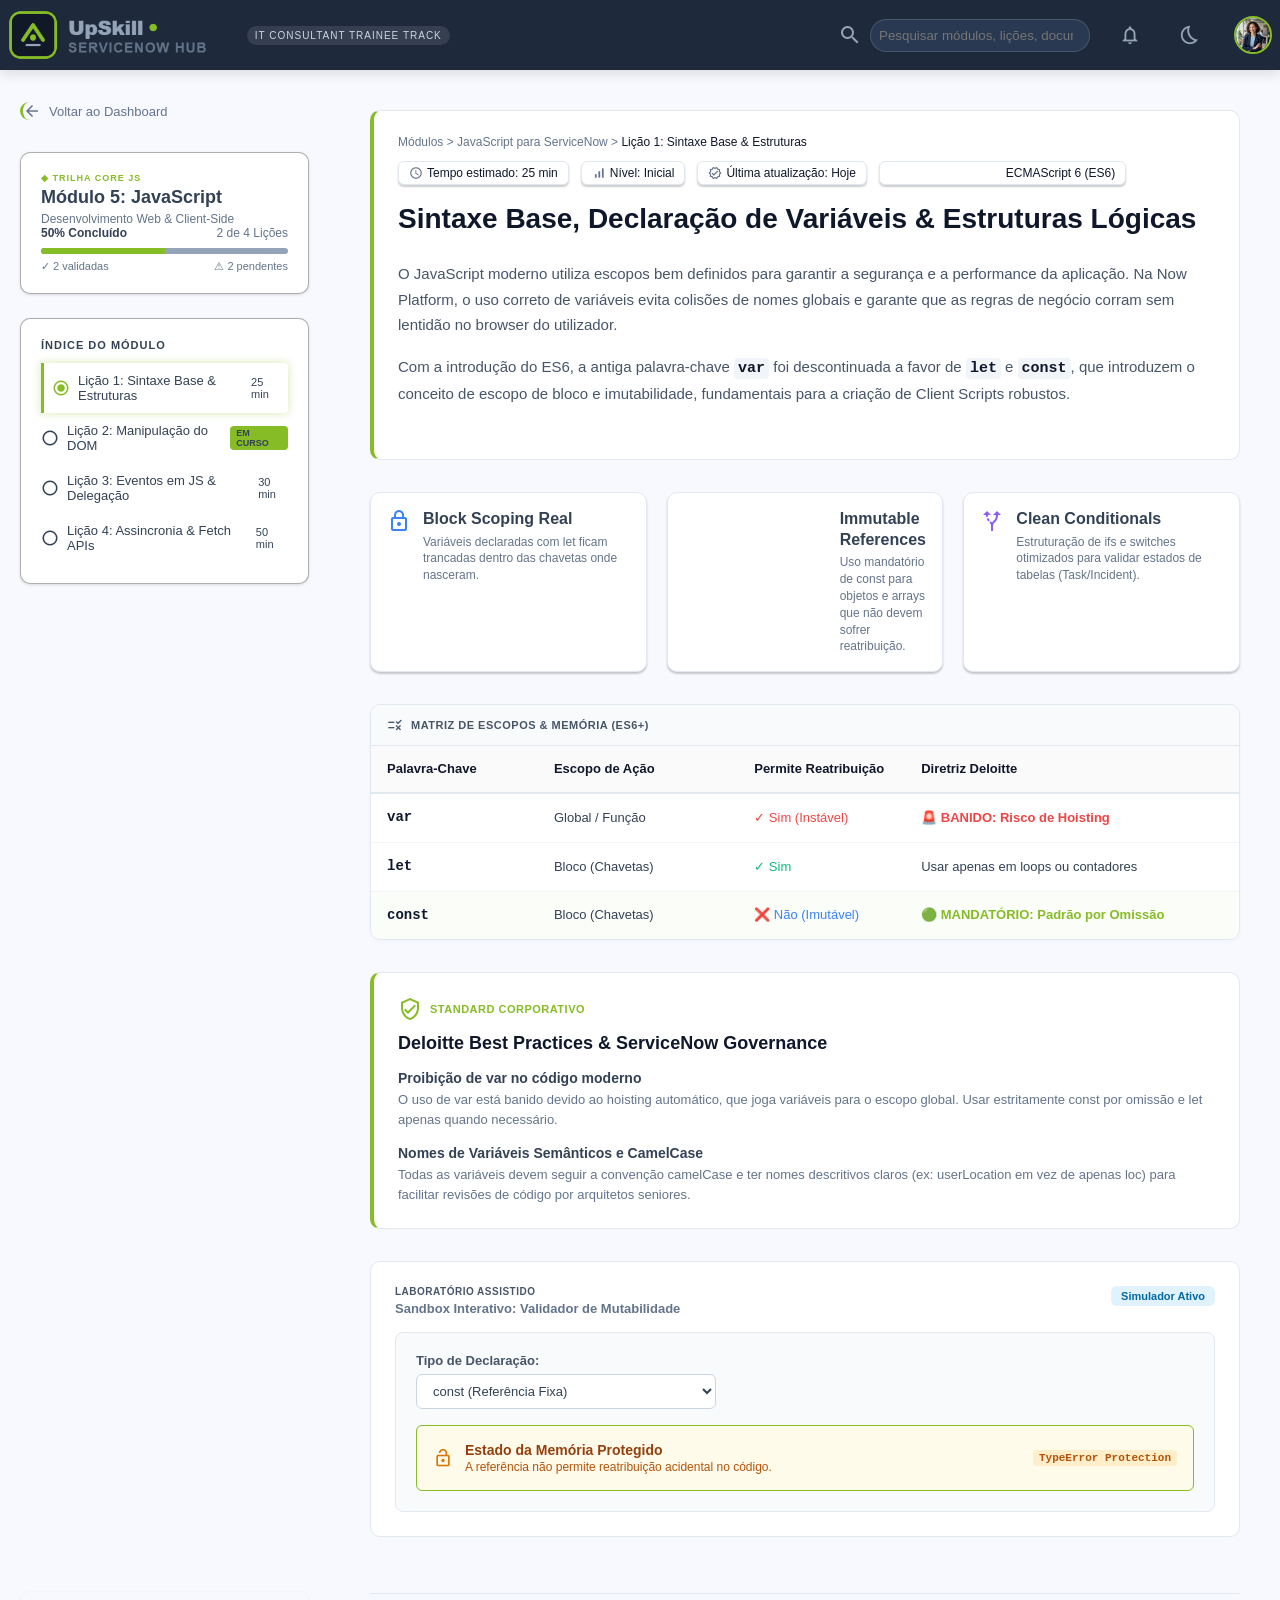
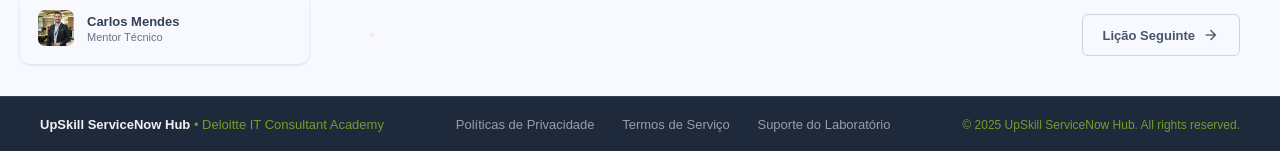
==== commit 6b047929: "correção do texto do botão para avançar da lição1" ====
--- a/js-modulo-licao1.html
+++ b/js-modulo-licao1.html
@@ -307,7 +307,7 @@
                 </button>
                 <a href="js-modulo-licao2.html">
                     <button class="btn-aula-nav-secundario">
-                        <span>Avançar</span>
+                        <span>Lição Seguinte</span>
                         <i class="material-icons-outlined">arrow_forward</i>
                     </button>
                 </a>
--- a/style.css
+++ b/style.css
@@ -247,9 +247,7 @@
     list-style: none;
 }
 
-/* ==========================================================================
-    STRUCTURAL MAIN LAYOUT (CSS GRID)
-   ========================================================================== */
+/* STRUCTURAL MAIN LAYOUT */
 .main-layout {
     background-color: var(--bg-main);
     display: grid;
@@ -619,7 +617,7 @@
 }
 
 .btn-mentor-acao {
-    flex: 1; /* Faz cada botão ocupar exatamente metade (50%) do espaço */
+    flex: 1;
     background-color: #3b83f61b;
     border: 1px solid #3b83f61b;
     color: var(--texto-principal);
@@ -930,7 +928,6 @@
     pointer-events: none; 
 }
 
-/* Módulo 5 (JavaScript) Ativo com o Glow Verde Deloitte */
 .modulo-atual {
     border-color: var(--verde-deloitte);
     box-shadow: 0 0 15px var(--verde-glow);
@@ -997,7 +994,6 @@
     transform: scale(0.99);
 }
 
-/* Módulo 6 (ServiceNow) em Pausa */
 .info-pausa {
     background-color: #fdf8f0;
     border: 1px solid #fef3c7;
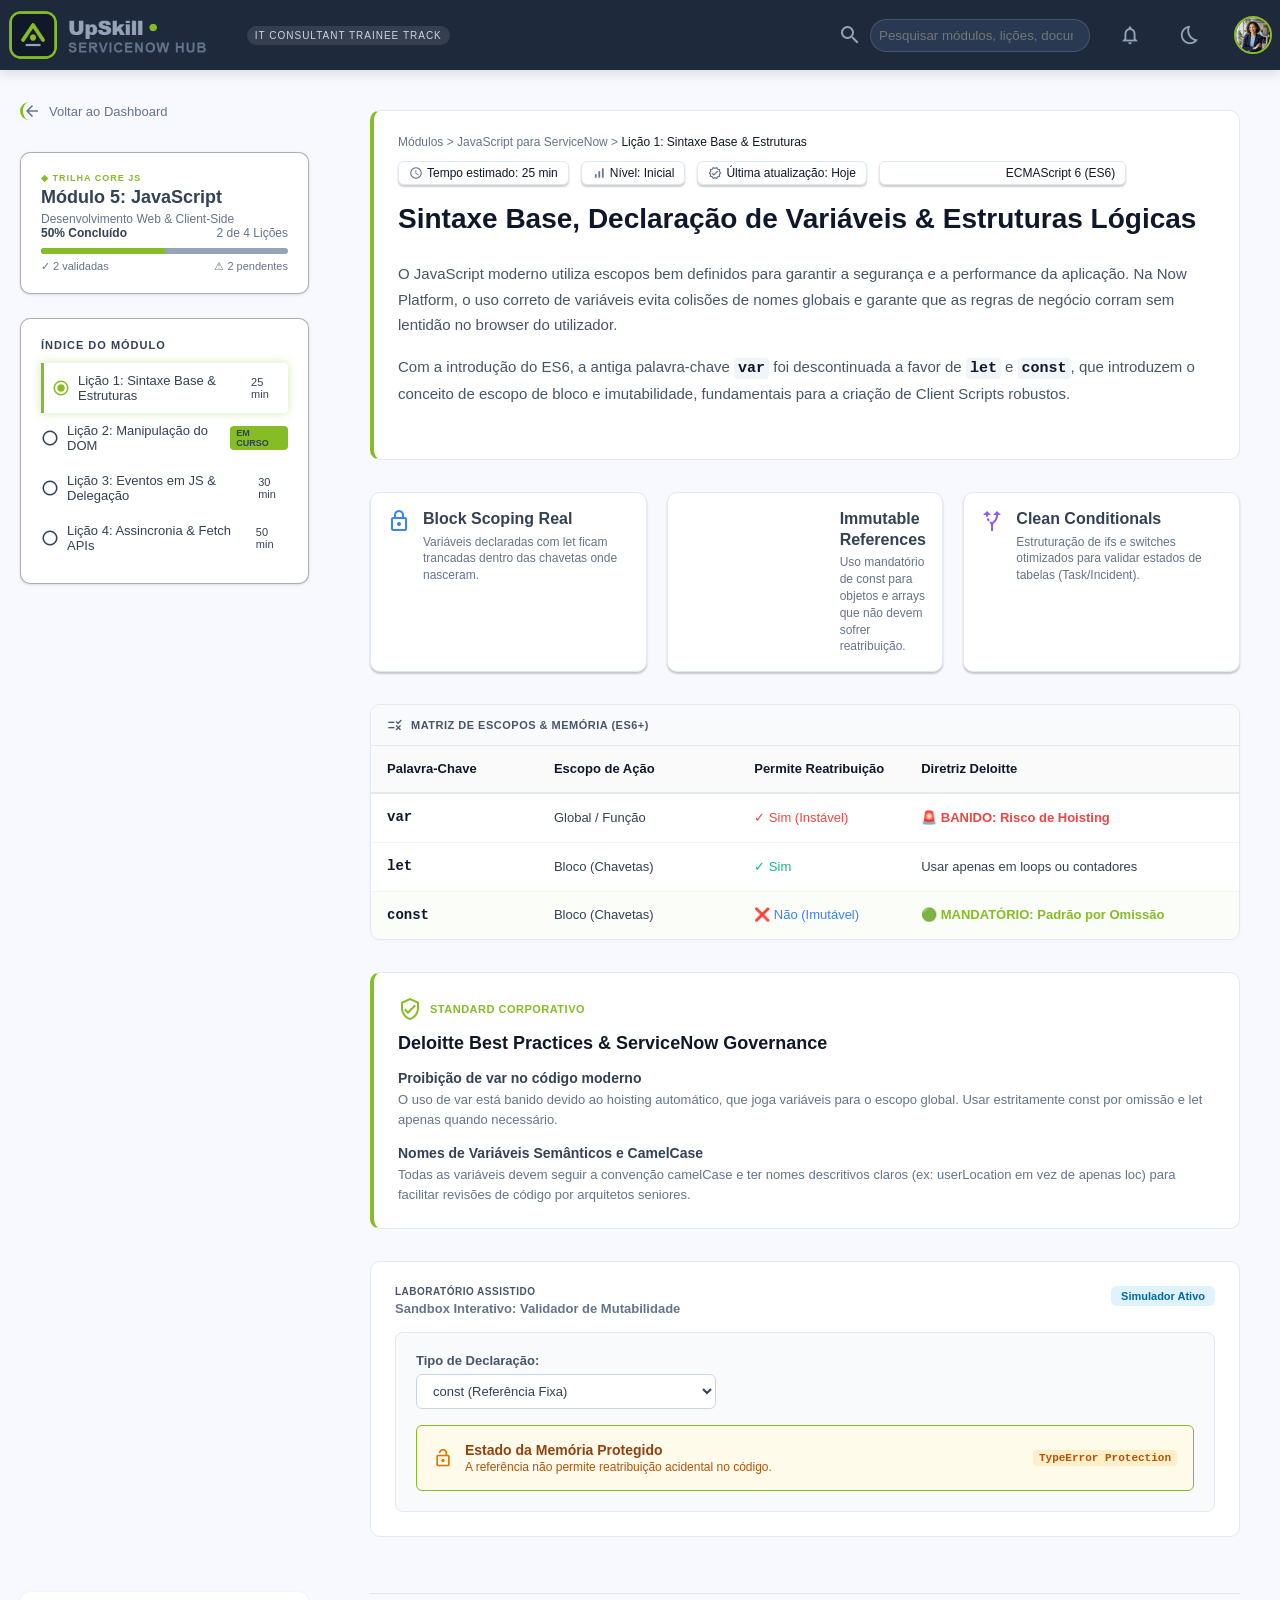
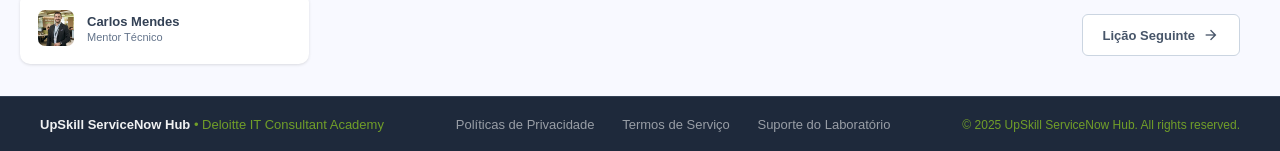
==== commit f941100e: "alteração da cor de fundo de botões que ficavam tranparentes com o dark-mode" ====
--- a/js-modulo-licao1.html
+++ b/js-modulo-licao1.html
@@ -303,8 +303,8 @@
 
             <!-- BARRA DE NAVEGAÇÃO DA AULA -->
             <div class="navegacao-aula-footer">
-                <button>
-                </button>
+                <div>
+                </div>
                 <a href="js-modulo-licao2.html">
                     <button class="btn-aula-nav-secundario">
                         <span>Lição Seguinte</span>
--- a/style.css
+++ b/style.css
@@ -1315,7 +1315,7 @@
 /* Widget 3: Mentor Fixo na Base */
 .base-mentor {
     margin-top: auto;
-    background-color: #ffffff08;
+    background-color: #ffffff;
     border-radius: var(--raio-borda);
     padding: 16px;
     border: 1px solid #ffffff0d;
@@ -1799,7 +1799,7 @@
 
 
 .btn-aula-nav-secundario {
-    background: none;
+    background-color: #ffffff;
     border: 1px solid #cbd5e1;
     color: #475569;
 }
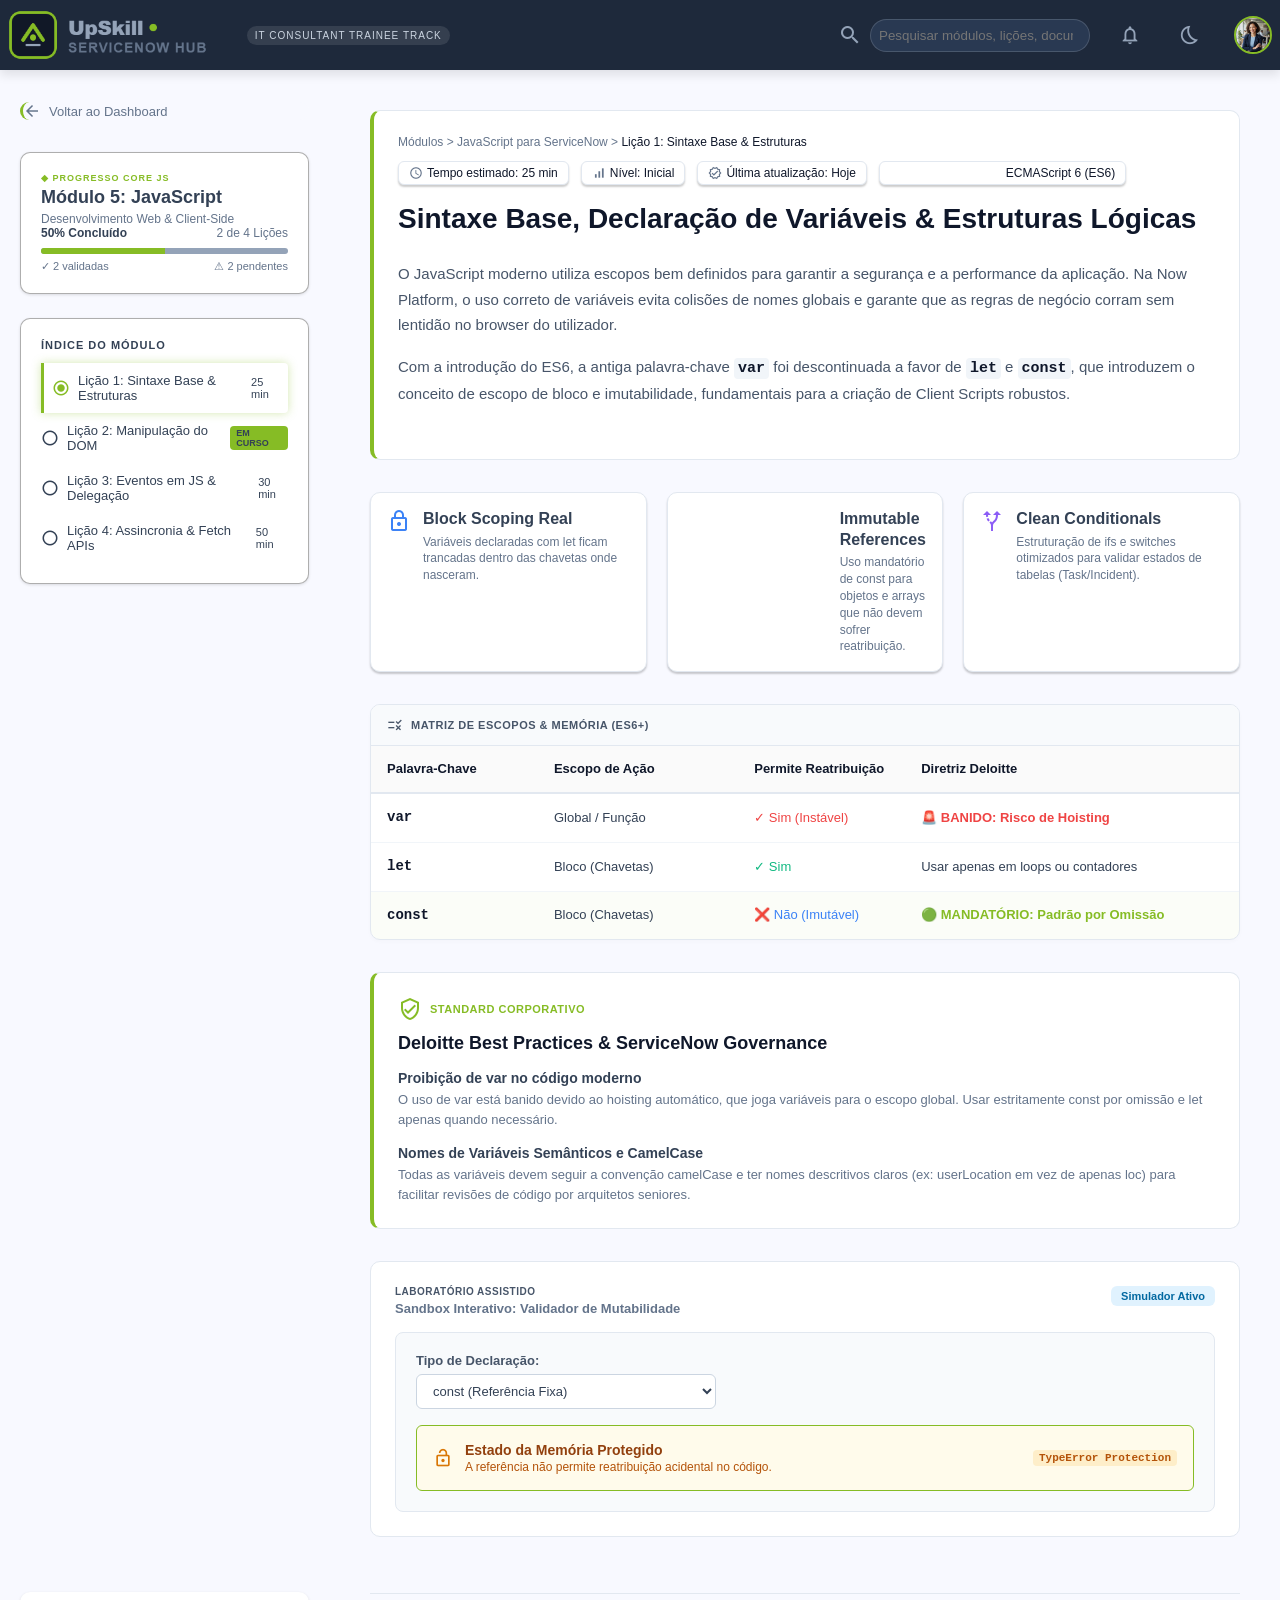
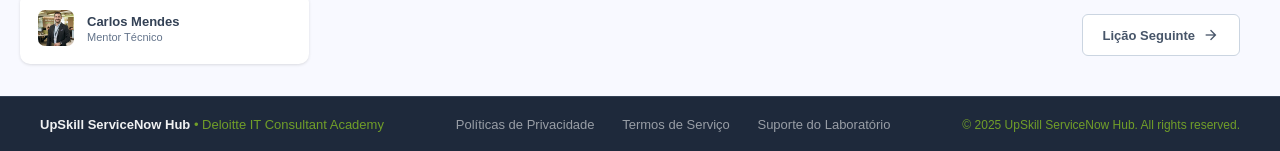
==== commit 5fa89a5b: "alteração do titulo do progress track licao1 e 2/ colocação de caixa-standard-deloitte na zona de bo" ====
--- a/js-modulo-licao1.html
+++ b/js-modulo-licao1.html
@@ -60,7 +60,7 @@
 
             <!-- Cabeçalho do Módulo Atual -->
             <div class="widget widget-progresso-interno">
-                <span class="trilha-tag">◆ TRILHA CORE JS</span>
+                <span class="trilha-tag">◆ PROGRESSO CORE JS</span>
                 <h2>Módulo 5: JavaScript</h2>
                 <p>Desenvolvimento Web & Client-Side</p>
 
